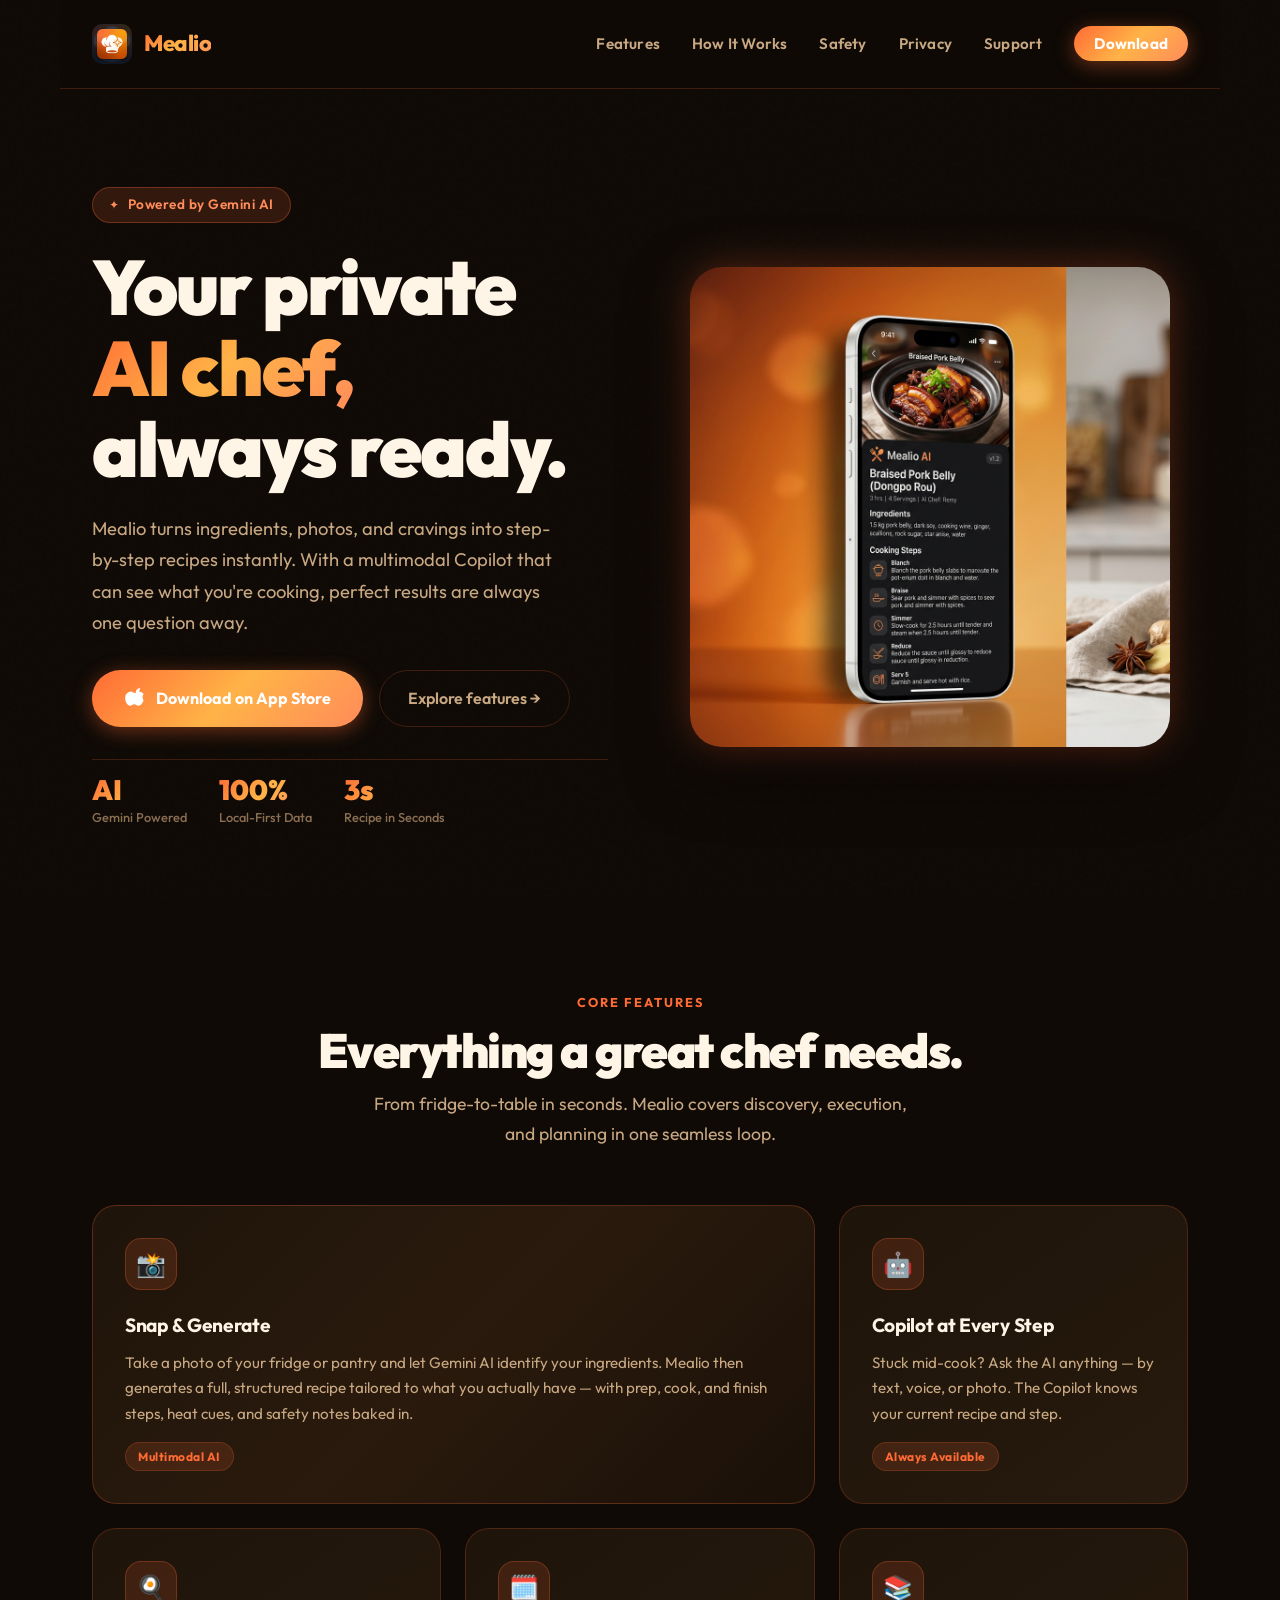
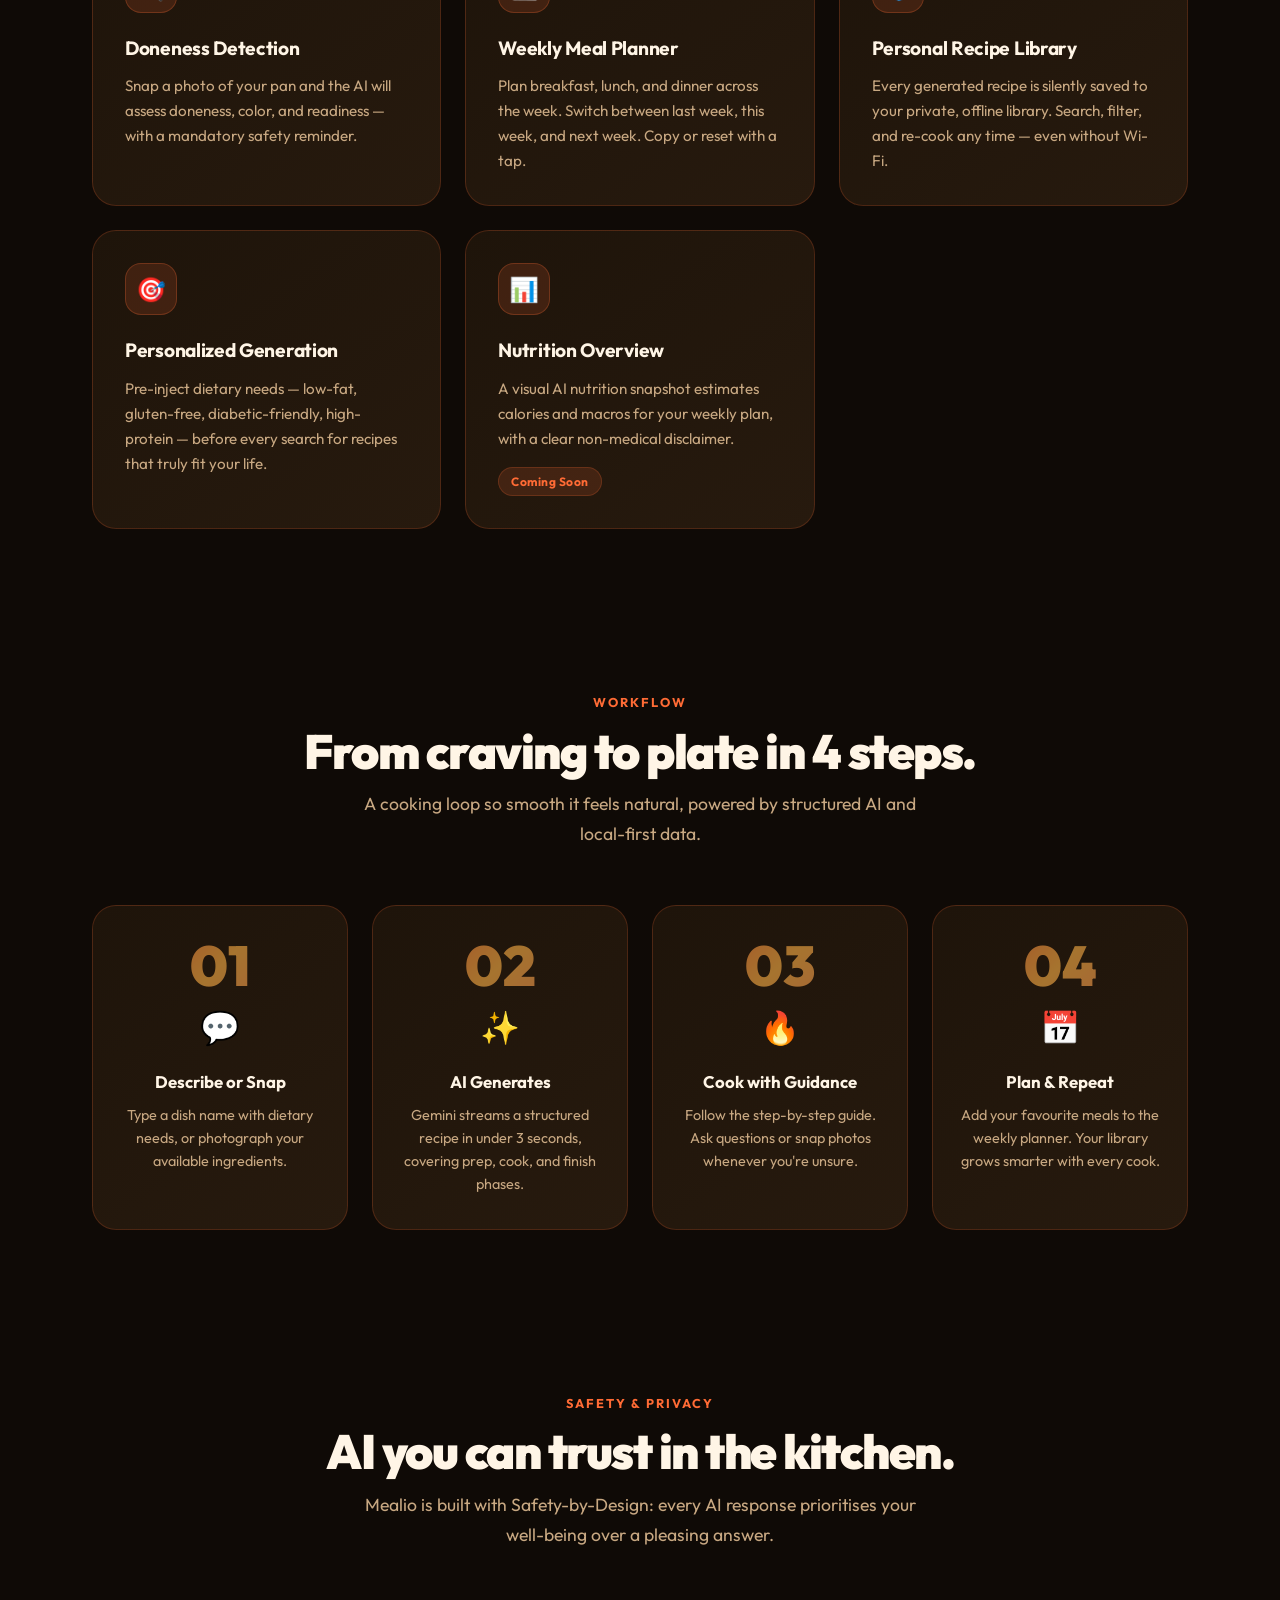
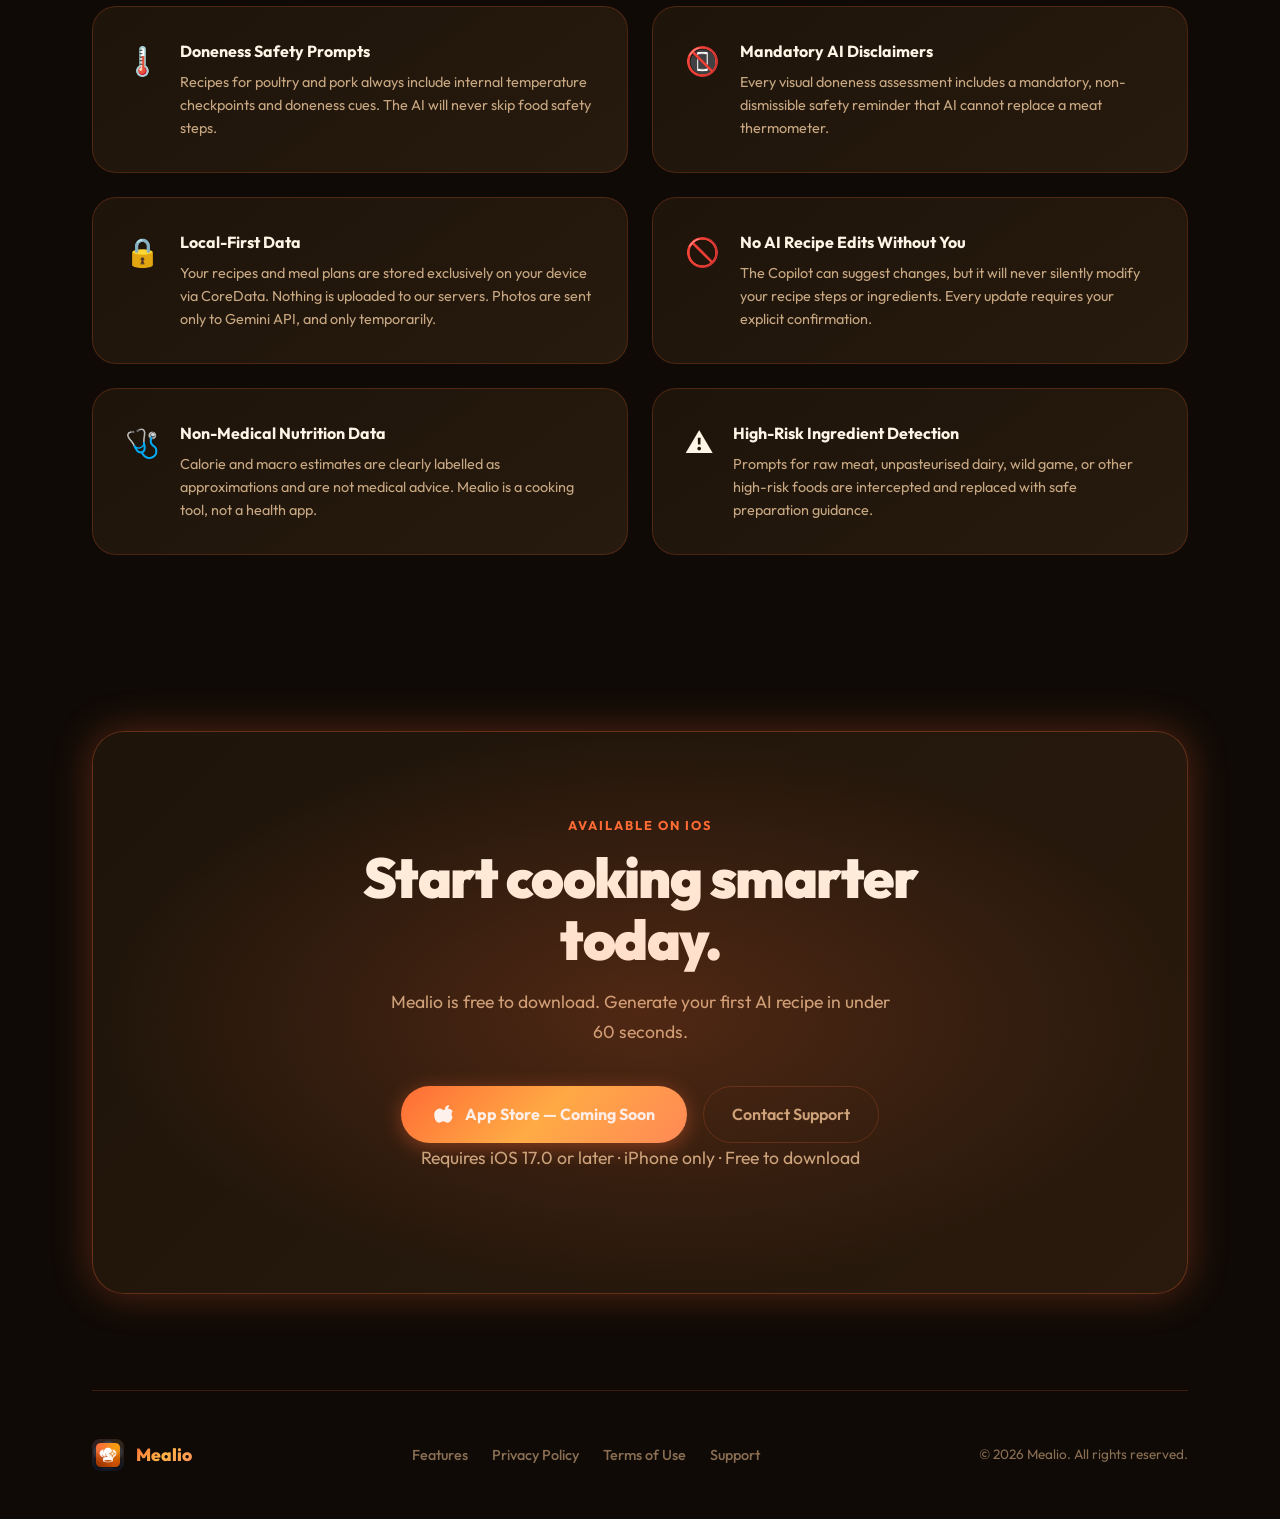
==== index.html @ 464fde6d "Initial commit: Mealio website with landing page, privacy policy, and terms of use" ====
<!DOCTYPE html>
<html lang="en">
<head>
    <meta charset="UTF-8">
    <meta name="viewport" content="width=device-width, initial-scale=1.0">
    <title>Mealio — AI Cooking Assistant for iOS</title>
    <meta name="description" content="Mealio is your private AI chef on iOS. Generate step-by-step recipes from photos or text, get real-time cooking guidance, and plan your weekly meals — all on-device, offline-ready.">
    <meta property="og:title" content="Mealio — AI Cooking Assistant">
    <meta property="og:description" content="Your private AI chef. Generate personalized recipes, get real-time cooking guidance with Gemini AI, and plan your weekly meals on iOS.">
    <meta property="og:image" content="assets/hero.png">
    <meta property="og:type" content="website">
    <meta name="twitter:card" content="summary_large_image">
    <link rel="icon" type="image/png" href="assets/icon.png">
    <link rel="stylesheet" href="index.css">
</head>
<body>
    <div class="container">

        <!-- ============ HEADER ============ -->
        <header>
            <a href="index.html" class="logo">
                <img src="assets/icon.png" alt="Mealio Logo">
                <span>Mealio</span>
            </a>
            <nav>
                <ul>
                    <li><a href="#features">Features</a></li>
                    <li><a href="#how-it-works">How It Works</a></li>
                    <li><a href="#safety">Safety</a></li>
                    <li><a href="privacy.html">Privacy</a></li>
                    <li><a href="mailto:fangdev1063@gmail.com">Support</a></li>
                    <li><a href="#download" class="nav-cta">Download</a></li>
                </ul>
            </nav>
        </header>

        <!-- ============ HERO ============ -->
        <section class="hero">
            <div class="hero-content fade-in">
                <span class="hero-badge">Powered by Gemini AI</span>
                <h1>Your private<br><span class="highlight">AI chef,</span><br>always ready.</h1>
                <p class="hero-subtitle">
                    Mealio turns ingredients, photos, and cravings into step-by-step recipes instantly.
                    With a multimodal Copilot that can see what you're cooking, perfect results are always one question away.
                </p>
                <div class="hero-btns">
                    <a href="#download" class="btn-primary" id="hero-app-store-btn">
                        <svg width="22" height="22" viewBox="0 0 22 22" fill="currentColor" xmlns="http://www.w3.org/2000/svg">
                            <path d="M16.1 1a5.1 5.1 0 0 1-1.2 3.5A4 4 0 0 1 11.7 6a4.6 4.6 0 0 1 1.2-3.4A4.9 4.9 0 0 1 16.1 1zm3.5 12.2c-.1.2-1.6 5.5-5.3 5.5a3.2 3.2 0 0 1-2-.7 3.5 3.5 0 0 0-2-.7 3.7 3.7 0 0 0-2.1.7 3 3 0 0 1-2 .7c-3.4 0-5-4.9-5-7.4a6.3 6.3 0 0 1 5.5-6.9 4 4 0 0 1 2.3.8 3.7 3.7 0 0 0 1.9.7 3.3 3.3 0 0 0 1.8-.7 4.3 4.3 0 0 1 2.3-.7 6 6 0 0 1 4.7 2.5A5.4 5.4 0 0 0 19.6 13.2z"/>
                        </svg>
                        Download on App Store
                    </a>
                    <a href="#features" class="btn-secondary" id="hero-features-btn">Explore features →</a>
                </div>
                <div class="hero-stats">
                    <div class="stat">
                        <span class="stat-num">AI</span>
                        <span class="stat-label">Gemini Powered</span>
                    </div>
                    <div class="stat">
                        <span class="stat-num">100%</span>
                        <span class="stat-label">Local-First Data</span>
                    </div>
                    <div class="stat">
                        <span class="stat-num">3s</span>
                        <span class="stat-label">Recipe in Seconds</span>
                    </div>
                </div>
            </div>
            <div class="hero-visual fade-in fade-in-delay-2">
                <img class="hero-img" src="assets/hero.png" alt="Mealio app showing an AI-generated recipe">
            </div>
        </section>

        <!-- ============ FEATURES ============ -->
        <section id="features">
            <div class="section-header">
                <span class="section-tag">Core Features</span>
                <h2>Everything a great chef needs.</h2>
                <p class="section-desc">From fridge-to-table in seconds. Mealio covers discovery, execution, and planning in one seamless loop.</p>
            </div>

            <div class="features-grid">

                <!-- Featured card -->
                <div class="feature-card featured">
                    <div class="feature-icon">📸</div>
                    <h3>Snap & Generate</h3>
                    <p>
                        Take a photo of your fridge or pantry and let Gemini AI identify your ingredients.
                        Mealio then generates a full, structured recipe tailored to what you actually have —
                        with prep, cook, and finish steps, heat cues, and safety notes baked in.
                    </p>
                    <span class="feature-tag">Multimodal AI</span>
                </div>

                <div class="feature-card">
                    <div class="feature-icon">🤖</div>
                    <h3>Copilot at Every Step</h3>
                    <p>Stuck mid-cook? Ask the AI anything — by text, voice, or photo. The Copilot knows your current recipe and step.</p>
                    <span class="feature-tag">Always Available</span>
                </div>

                <div class="feature-card">
                    <div class="feature-icon">🍳</div>
                    <h3>Doneness Detection</h3>
                    <p>Snap a photo of your pan and the AI will assess doneness, color, and readiness — with a mandatory safety reminder.</p>
                </div>

                <div class="feature-card">
                    <div class="feature-icon">🗓️</div>
                    <h3>Weekly Meal Planner</h3>
                    <p>Plan breakfast, lunch, and dinner across the week. Switch between last week, this week, and next week. Copy or reset with a tap.</p>
                </div>

                <div class="feature-card">
                    <div class="feature-icon">📚</div>
                    <h3>Personal Recipe Library</h3>
                    <p>Every generated recipe is silently saved to your private, offline library. Search, filter, and re-cook any time — even without Wi-Fi.</p>
                </div>

                <div class="feature-card">
                    <div class="feature-icon">🎯</div>
                    <h3>Personalized Generation</h3>
                    <p>Pre-inject dietary needs — low-fat, gluten-free, diabetic-friendly, high-protein — before every search for recipes that truly fit your life.</p>
                </div>

                <div class="feature-card">
                    <div class="feature-icon">📊</div>
                    <h3>Nutrition Overview</h3>
                    <p>A visual AI nutrition snapshot estimates calories and macros for your weekly plan, with a clear non-medical disclaimer.</p>
                    <span class="feature-tag">Coming Soon</span>
                </div>

            </div>
        </section>

        <!-- ============ HOW IT WORKS ============ -->
        <section id="how-it-works">
            <div class="section-header">
                <span class="section-tag">Workflow</span>
                <h2>From craving to plate in 4 steps.</h2>
                <p class="section-desc">A cooking loop so smooth it feels natural, powered by structured AI and local-first data.</p>
            </div>

            <div class="steps-grid">
                <div class="step-card">
                    <div class="step-num">01</div>
                    <span class="step-emoji">💬</span>
                    <h3>Describe or Snap</h3>
                    <p>Type a dish name with dietary needs, or photograph your available ingredients.</p>
                </div>
                <div class="step-card">
                    <div class="step-num">02</div>
                    <span class="step-emoji">✨</span>
                    <h3>AI Generates</h3>
                    <p>Gemini streams a structured recipe in under 3 seconds, covering prep, cook, and finish phases.</p>
                </div>
                <div class="step-card">
                    <div class="step-num">03</div>
                    <span class="step-emoji">🔥</span>
                    <h3>Cook with Guidance</h3>
                    <p>Follow the step-by-step guide. Ask questions or snap photos whenever you're unsure.</p>
                </div>
                <div class="step-card">
                    <div class="step-num">04</div>
                    <span class="step-emoji">📅</span>
                    <h3>Plan & Repeat</h3>
                    <p>Add your favourite meals to the weekly planner. Your library grows smarter with every cook.</p>
                </div>
            </div>
        </section>

        <!-- ============ SAFETY ============ -->
        <section id="safety">
            <div class="section-header">
                <span class="section-tag">Safety & Privacy</span>
                <h2>AI you can trust in the kitchen.</h2>
                <p class="section-desc">Mealio is built with Safety-by-Design: every AI response prioritises your well-being over a pleasing answer.</p>
            </div>

            <div class="safety-grid">
                <div class="safety-card">
                    <div class="safety-icon">🌡️</div>
                    <div>
                        <h3>Doneness Safety Prompts</h3>
                        <p>Recipes for poultry and pork always include internal temperature checkpoints and doneness cues. The AI will never skip food safety steps.</p>
                    </div>
                </div>
                <div class="safety-card">
                    <div class="safety-icon">📵</div>
                    <div>
                        <h3>Mandatory AI Disclaimers</h3>
                        <p>Every visual doneness assessment includes a mandatory, non-dismissible safety reminder that AI cannot replace a meat thermometer.</p>
                    </div>
                </div>
                <div class="safety-card">
                    <div class="safety-icon">🔒</div>
                    <div>
                        <h3>Local-First Data</h3>
                        <p>Your recipes and meal plans are stored exclusively on your device via CoreData. Nothing is uploaded to our servers. Photos are sent only to Gemini API, and only temporarily.</p>
                    </div>
                </div>
                <div class="safety-card">
                    <div class="safety-icon">🚫</div>
                    <div>
                        <h3>No AI Recipe Edits Without You</h3>
                        <p>The Copilot can suggest changes, but it will never silently modify your recipe steps or ingredients. Every update requires your explicit confirmation.</p>
                    </div>
                </div>
                <div class="safety-card">
                    <div class="safety-icon">🩺</div>
                    <div>
                        <h3>Non-Medical Nutrition Data</h3>
                        <p>Calorie and macro estimates are clearly labelled as approximations and are not medical advice. Mealio is a cooking tool, not a health app.</p>
                    </div>
                </div>
                <div class="safety-card">
                    <div class="safety-icon">⚠️</div>
                    <div>
                        <h3>High-Risk Ingredient Detection</h3>
                        <p>Prompts for raw meat, unpasteurised dairy, wild game, or other high-risk foods are intercepted and replaced with safe preparation guidance.</p>
                    </div>
                </div>
            </div>
        </section>

        <!-- ============ DOWNLOAD / CTA ============ -->
        <section id="download">
            <div class="cta-card">
                <span class="section-tag">Available on iOS</span>
                <h2>Start cooking smarter<br><span class="highlight">today.</span></h2>
                <p>Mealio is free to download. Generate your first AI recipe in under 60 seconds.</p>
                <div class="cta-btns">
                    <a href="#" class="btn-primary" id="cta-app-store-btn">
                        <svg width="22" height="22" viewBox="0 0 22 22" fill="currentColor">
                            <path d="M16.1 1a5.1 5.1 0 0 1-1.2 3.5A4 4 0 0 1 11.7 6a4.6 4.6 0 0 1 1.2-3.4A4.9 4.9 0 0 1 16.1 1zm3.5 12.2c-.1.2-1.6 5.5-5.3 5.5a3.2 3.2 0 0 1-2-.7 3.5 3.5 0 0 0-2-.7 3.7 3.7 0 0 0-2.1.7 3 3 0 0 1-2 .7c-3.4 0-5-4.9-5-7.4a6.3 6.3 0 0 1 5.5-6.9 4 4 0 0 1 2.3.8 3.7 3.7 0 0 0 1.9.7 3.3 3.3 0 0 0 1.8-.7 4.3 4.3 0 0 1 2.3-.7 6 6 0 0 1 4.7 2.5A5.4 5.4 0 0 0 19.6 13.2z"/>
                        </svg>
                        App Store — Coming Soon
                    </a>
                    <a href="mailto:fangdev1063@gmail.com" class="btn-secondary" id="cta-contact-btn">Contact Support</a>
                </div>
                <p class="cta-note">Requires iOS 17.0 or later · iPhone only · Free to download</p>
            </div>
        </section>

        <!-- ============ FOOTER ============ -->
        <footer>
            <div class="footer-inner">
                <a href="index.html" class="footer-logo">
                    <img src="assets/icon.png" alt="Mealio">
                    <span>Mealio</span>
                </a>
                <ul class="footer-links">
                    <li><a href="#features">Features</a></li>
                    <li><a href="privacy.html">Privacy Policy</a></li>
                    <li><a href="terms.html">Terms of Use</a></li>
                    <li><a href="mailto:fangdev1063@gmail.com">Support</a></li>
                </ul>
                <p class="footer-copy">© 2026 Mealio. All rights reserved.</p>
            </div>
        </footer>

    </div><!-- /container -->

    <script>
        // Animate on scroll
        const observer = new IntersectionObserver((entries) => {
            entries.forEach(entry => {
                if (entry.isIntersecting) {
                    entry.target.style.opacity = '1';
                    entry.target.style.transform = 'translateY(0)';
                    observer.unobserve(entry.target);
                }
            });
        }, { threshold: 0.1 });

        document.querySelectorAll('.feature-card, .step-card, .safety-card').forEach(el => {
            el.style.opacity = '0';
            el.style.transform = 'translateY(20px)';
            el.style.transition = 'opacity 0.5s ease, transform 0.5s ease';
            observer.observe(el);
        });
    </script>
</body>
</html>
---- index.css ----
@import url('https://fonts.googleapis.com/css2?family=Outfit:wght@400;500;600;700;800;900&display=swap');
@import url('https://fonts.googleapis.com/css2?family=Inter:wght@400;500;600&display=swap');

/* ==============================
   Design Tokens
   ============================== */
:root {
    --bg-primary: #0F0A06;
    --bg-secondary: #1A1008;
    --bg-card: #1E140A;
    --bg-card-hover: #271A0E;

    --orange: #FF6B35;
    --orange-light: #FF8C5A;
    --orange-glow: rgba(255, 107, 53, 0.15);
    --amber: #FFB347;
    --amber-light: #FFC875;
    --cream: #FFF5E6;
    --cream-muted: #D4B896;

    --text-primary: #FFF5E6;
    --text-secondary: #C8A882;
    --text-muted: #8A6E52;

    --gradient-hero: linear-gradient(135deg, #FF6B35 0%, #FFB347 50%, #FF8C5A 100%);
    --gradient-card: linear-gradient(145deg, #1E140A 0%, #271A0E 100%);
    --gradient-glow: radial-gradient(ellipse at center, rgba(255, 107, 53, 0.2) 0%, transparent 70%);

    --stroke: #FF6B35;
    --stroke-subtle: rgba(255, 107, 53, 0.2);
    --border-width: 1px;

    --shadow-card: 0 8px 32px rgba(0, 0, 0, 0.5), 0 0 0 1px rgba(255, 107, 53, 0.1);
    --shadow-glow: 0 0 40px rgba(255, 107, 53, 0.3);
    --shadow-btn: 0 4px 20px rgba(255, 107, 53, 0.4);

    --radius-sm: 8px;
    --radius-md: 16px;
    --radius-lg: 24px;
    --radius-xl: 32px;
    --radius-pill: 100px;

    --transition: all 0.25s cubic-bezier(0.175, 0.885, 0.32, 1.1);
    --transition-fast: all 0.15s ease;
}

/* ==============================
   Reset & Base
   ============================== */
*, *::before, *::after {
    margin: 0;
    padding: 0;
    box-sizing: border-box;
}

html {
    scroll-behavior: smooth;
}

body {
    font-family: 'Outfit', 'Inter', -apple-system, system-ui, sans-serif;
    background-color: var(--bg-primary);
    color: var(--text-primary);
    line-height: 1.6;
    overflow-x: hidden;
    min-height: 100vh;
}

/* Subtle noise texture overlay */
body::before {
    content: '';
    position: fixed;
    inset: 0;
    background-image: url("data:image/svg+xml,%3Csvg viewBox='0 0 256 256' xmlns='http://www.w3.org/2000/svg'%3E%3Cfilter id='noise'%3E%3CfeTurbulence type='fractalNoise' baseFrequency='0.9' numOctaves='4' stitchTiles='stitch'/%3E%3C/filter%3E%3Crect width='100%25' height='100%25' filter='url(%23noise)' opacity='0.03'/%3E%3C/svg%3E");
    pointer-events: none;
    z-index: 0;
    opacity: 0.4;
}

/* ==============================
   Layout
   ============================== */
.container {
    max-width: 1160px;
    margin: 0 auto;
    padding: 0 2rem;
    position: relative;
    z-index: 1;
}

/* ==============================
   Header / Nav
   ============================== */
header {
    padding: 1.5rem 0;
    display: flex;
    justify-content: space-between;
    align-items: center;
    position: sticky;
    top: 0;
    z-index: 100;
    background: rgba(15, 10, 6, 0.85);
    backdrop-filter: blur(20px);
    -webkit-backdrop-filter: blur(20px);
    border-bottom: 1px solid var(--stroke-subtle);
    margin: 0 -2rem;
    padding: 1.5rem 2rem;
}

.logo {
    display: flex;
    align-items: center;
    gap: 0.75rem;
    text-decoration: none;
    transition: var(--transition);
}

.logo:hover {
    opacity: 0.85;
    transform: scale(1.02);
}

.logo img {
    width: 40px;
    height: 40px;
    border-radius: 10px;
    object-fit: cover;
}

.logo span {
    font-size: 1.4rem;
    font-weight: 800;
    background: var(--gradient-hero);
    -webkit-background-clip: text;
    -webkit-text-fill-color: transparent;
    background-clip: text;
    letter-spacing: -0.5px;
}

nav ul {
    list-style: none;
    display: flex;
    gap: 2rem;
    align-items: center;
}

nav a {
    text-decoration: none;
    color: var(--text-secondary);
    font-weight: 600;
    font-size: 0.95rem;
    transition: var(--transition-fast);
    letter-spacing: 0.2px;
}

nav a:hover {
    color: var(--orange-light);
}

nav a.nav-cta {
    background: var(--gradient-hero);
    color: white;
    padding: 0.5rem 1.25rem;
    border-radius: var(--radius-pill);
    font-weight: 700;
    transition: var(--transition);
    box-shadow: var(--shadow-btn);
}

nav a.nav-cta:hover {
    transform: translateY(-2px);
    box-shadow: 0 6px 28px rgba(255, 107, 53, 0.55);
    color: white;
}

/* ==============================
   Hero Section
   ============================== */
.hero {
    padding: 6rem 0 5rem;
    display: grid;
    grid-template-columns: 1fr 1fr;
    gap: 4rem;
    align-items: center;
    min-height: calc(100vh - 80px);
}

.hero-content {
    display: flex;
    flex-direction: column;
    gap: 1.5rem;
}

.hero-badge {
    display: inline-flex;
    align-items: center;
    gap: 0.5rem;
    background: var(--orange-glow);
    border: 1px solid rgba(255, 107, 53, 0.3);
    padding: 0.4rem 1rem;
    border-radius: var(--radius-pill);
    font-size: 0.85rem;
    font-weight: 600;
    color: var(--orange-light);
    width: fit-content;
    letter-spacing: 0.5px;
}

.hero-badge::before {
    content: '✦';
    font-size: 0.75rem;
}

h1 {
    font-size: clamp(3rem, 6vw, 5rem);
    font-weight: 900;
    line-height: 1.05;
    letter-spacing: -2px;
    color: var(--text-primary);
}

h1 .highlight {
    background: var(--gradient-hero);
    -webkit-background-clip: text;
    -webkit-text-fill-color: transparent;
    background-clip: text;
}

.hero-subtitle {
    font-size: 1.15rem;
    color: var(--text-secondary);
    line-height: 1.7;
    max-width: 480px;
    font-weight: 400;
}

.hero-btns {
    display: flex;
    gap: 1rem;
    flex-wrap: wrap;
    margin-top: 0.5rem;
}

.btn-primary {
    display: inline-flex;
    align-items: center;
    gap: 0.6rem;
    background: var(--gradient-hero);
    color: white;
    text-decoration: none;
    padding: 0.9rem 2rem;
    border-radius: var(--radius-pill);
    font-weight: 700;
    font-size: 1rem;
    transition: var(--transition);
    box-shadow: var(--shadow-btn);
    white-space: nowrap;
}

.btn-primary:hover {
    transform: translateY(-3px);
    box-shadow: 0 8px 32px rgba(255, 107, 53, 0.55);
}

.btn-secondary {
    display: inline-flex;
    align-items: center;
    gap: 0.6rem;
    background: transparent;
    color: var(--text-secondary);
    text-decoration: none;
    padding: 0.9rem 1.75rem;
    border-radius: var(--radius-pill);
    font-weight: 600;
    font-size: 1rem;
    transition: var(--transition);
    border: 1px solid var(--stroke-subtle);
}

.btn-secondary:hover {
    border-color: var(--orange);
    color: var(--orange-light);
    background: var(--orange-glow);
}

.hero-stats {
    display: flex;
    gap: 2rem;
    padding-top: 1rem;
    border-top: 1px solid var(--stroke-subtle);
    margin-top: 0.5rem;
}

.stat {
    display: flex;
    flex-direction: column;
}

.stat-num {
    font-size: 1.75rem;
    font-weight: 900;
    background: var(--gradient-hero);
    -webkit-background-clip: text;
    -webkit-text-fill-color: transparent;
    background-clip: text;
    line-height: 1;
}

.stat-label {
    font-size: 0.8rem;
    color: var(--text-muted);
    font-weight: 500;
    margin-top: 0.2rem;
}

/* Hero image */
.hero-visual {
    position: relative;
    display: flex;
    justify-content: center;
    align-items: center;
}

.hero-visual::before {
    content: '';
    position: absolute;
    width: 70%;
    height: 70%;
    background: radial-gradient(ellipse, rgba(255, 107, 53, 0.25) 0%, transparent 70%);
    border-radius: 50%;
    filter: blur(40px);
    z-index: 0;
}

.hero-img {
    width: 100%;
    max-width: 480px;
    border-radius: var(--radius-xl);
    box-shadow: var(--shadow-glow), 0 24px 64px rgba(0,0,0,0.7);
    position: relative;
    z-index: 1;
    transition: var(--transition);
    animation: float 6s ease-in-out infinite;
}

@keyframes float {
    0%, 100% { transform: translateY(0px) rotate(0.5deg); }
    50% { transform: translateY(-12px) rotate(-0.5deg); }
}

/* ==============================
   Section Titles
   ============================== */
.section-header {
    text-align: center;
    margin-bottom: 3.5rem;
}

.section-tag {
    display: inline-block;
    font-size: 0.8rem;
    font-weight: 700;
    color: var(--orange);
    text-transform: uppercase;
    letter-spacing: 2px;
    margin-bottom: 0.75rem;
}

h2 {
    font-size: clamp(2rem, 4vw, 3rem);
    font-weight: 900;
    letter-spacing: -1.5px;
    line-height: 1.1;
    color: var(--text-primary);
}

.section-desc {
    font-size: 1.1rem;
    color: var(--text-secondary);
    max-width: 560px;
    margin: 0.75rem auto 0;
    line-height: 1.7;
}

/* ==============================
   Features Section
   ============================== */
#features {
    padding: 5rem 0;
}

.features-grid {
    display: grid;
    grid-template-columns: repeat(3, 1fr);
    gap: 1.5rem;
}

.feature-card {
    background: var(--gradient-card);
    border: 1px solid var(--stroke-subtle);
    border-radius: var(--radius-lg);
    padding: 2rem;
    transition: var(--transition);
    position: relative;
    overflow: hidden;
}

.feature-card::before {
    content: '';
    position: absolute;
    top: 0;
    left: 0;
    right: 0;
    height: 1px;
    background: linear-gradient(90deg, transparent, var(--orange), transparent);
    opacity: 0;
    transition: var(--transition);
}

.feature-card:hover {
    border-color: rgba(255, 107, 53, 0.35);
    transform: translateY(-4px);
    box-shadow: var(--shadow-card), 0 0 30px rgba(255, 107, 53, 0.12);
    background: var(--bg-card-hover);
}

.feature-card:hover::before {
    opacity: 1;
}

/* Large feature card */
.feature-card.featured {
    grid-column: span 2;
    background: linear-gradient(135deg, #1E140A 0%, #2A1A0D 50%, #1A1008 100%);
    border-color: rgba(255, 107, 53, 0.25);
}

.feature-icon {
    width: 52px;
    height: 52px;
    border-radius: var(--radius-md);
    background: var(--orange-glow);
    border: 1px solid rgba(255, 107, 53, 0.25);
    display: flex;
    align-items: center;
    justify-content: center;
    font-size: 1.5rem;
    margin-bottom: 1.25rem;
}

.feature-card h3 {
    font-size: 1.2rem;
    font-weight: 700;
    color: var(--text-primary);
    margin-bottom: 0.6rem;
    letter-spacing: -0.3px;
}

.feature-card p {
    font-size: 0.95rem;
    color: var(--text-secondary);
    line-height: 1.65;
}

.feature-tag {
    display: inline-block;
    margin-top: 1rem;
    font-size: 0.75rem;
    font-weight: 700;
    color: var(--orange);
    background: var(--orange-glow);
    border: 1px solid rgba(255, 107, 53, 0.2);
    padding: 0.25rem 0.75rem;
    border-radius: var(--radius-pill);
    letter-spacing: 0.5px;
}

/* ==============================
   How It Works Section
   ============================== */
#how-it-works {
    padding: 5rem 0;
}

.steps-grid {
    display: grid;
    grid-template-columns: repeat(4, 1fr);
    gap: 1.5rem;
    counter-reset: steps;
}

.step-card {
    text-align: center;
    padding: 2rem 1.5rem;
    background: var(--gradient-card);
    border: 1px solid var(--stroke-subtle);
    border-radius: var(--radius-lg);
    transition: var(--transition);
    position: relative;
}

.step-card:hover {
    border-color: rgba(255, 107, 53, 0.3);
    transform: translateY(-4px);
    box-shadow: var(--shadow-card);
}

.step-num {
    font-size: 3.5rem;
    font-weight: 900;
    background: var(--gradient-hero);
    -webkit-background-clip: text;
    -webkit-text-fill-color: transparent;
    background-clip: text;
    line-height: 1;
    margin-bottom: 0.5rem;
    opacity: 0.6;
}

.step-emoji {
    font-size: 2rem;
    display: block;
    margin-bottom: 1rem;
}

.step-card h3 {
    font-size: 1.05rem;
    font-weight: 700;
    color: var(--text-primary);
    margin-bottom: 0.5rem;
}

.step-card p {
    font-size: 0.9rem;
    color: var(--text-secondary);
    line-height: 1.6;
}

/* ==============================
   AI Safety Section
   ============================== */
#safety {
    padding: 5rem 0;
}

.safety-grid {
    display: grid;
    grid-template-columns: 1fr 1fr;
    gap: 1.5rem;
}

.safety-card {
    background: var(--gradient-card);
    border: 1px solid var(--stroke-subtle);
    border-radius: var(--radius-lg);
    padding: 2rem;
    display: flex;
    gap: 1.25rem;
    align-items: flex-start;
    transition: var(--transition);
}

.safety-card:hover {
    border-color: rgba(255, 107, 53, 0.25);
    transform: translateY(-2px);
}

.safety-icon {
    font-size: 1.75rem;
    flex-shrink: 0;
}

.safety-card h3 {
    font-size: 1rem;
    font-weight: 700;
    color: var(--text-primary);
    margin-bottom: 0.4rem;
}

.safety-card p {
    font-size: 0.9rem;
    color: var(--text-secondary);
    line-height: 1.6;
}

/* ==============================
   CTA / Download Section
   ============================== */
#download {
    padding: 6rem 0;
}

.cta-card {
    background: linear-gradient(135deg, #1E140A 0%, #2A1A0D 100%);
    border: 1px solid rgba(255, 107, 53, 0.3);
    border-radius: var(--radius-xl);
    padding: 5rem 3rem;
    text-align: center;
    position: relative;
    overflow: hidden;
    box-shadow: var(--shadow-glow);
}

.cta-card::before {
    content: '';
    position: absolute;
    inset: 0;
    background: var(--gradient-glow);
    pointer-events: none;
}

.cta-card h2 {
    font-size: clamp(2.2rem, 5vw, 3.5rem);
    margin-bottom: 1rem;
}

.cta-card p {
    font-size: 1.1rem;
    color: var(--text-secondary);
    max-width: 520px;
    margin: 0 auto 2.5rem;
    line-height: 1.7;
}

.cta-btns {
    display: flex;
    gap: 1rem;
    justify-content: center;
    flex-wrap: wrap;
}

.cta-note {
    margin-top: 1.5rem;
    font-size: 0.85rem;
    color: var(--text-muted);
}

/* ==============================
   Footer
   ============================== */
footer {
    padding: 3rem 0;
    border-top: 1px solid var(--stroke-subtle);
}

.footer-inner {
    display: flex;
    justify-content: space-between;
    align-items: center;
    gap: 2rem;
    flex-wrap: wrap;
}

.footer-logo {
    display: flex;
    align-items: center;
    gap: 0.75rem;
    text-decoration: none;
}

.footer-logo img {
    width: 32px;
    height: 32px;
    border-radius: 8px;
}

.footer-logo span {
    font-size: 1.1rem;
    font-weight: 800;
    background: var(--gradient-hero);
    -webkit-background-clip: text;
    -webkit-text-fill-color: transparent;
    background-clip: text;
}

.footer-links {
    list-style: none;
    display: flex;
    gap: 1.5rem;
}

.footer-links a {
    text-decoration: none;
    color: var(--text-muted);
    font-size: 0.9rem;
    font-weight: 500;
    transition: var(--transition-fast);
}

.footer-links a:hover {
    color: var(--orange-light);
}

.footer-copy {
    font-size: 0.85rem;
    color: var(--text-muted);
}

/* ==============================
   Content Pages (Privacy, Terms)
   ============================== */
.content-page {
    padding: 4rem 0 6rem;
    max-width: 780px;
    margin: 0 auto;
}

.content-page h1 {
    font-size: clamp(2.2rem, 5vw, 3rem);
    font-weight: 900;
    letter-spacing: -1.5px;
    margin-bottom: 0.5rem;
    background: var(--gradient-hero);
    -webkit-background-clip: text;
    -webkit-text-fill-color: transparent;
    background-clip: text;
}

.content-page .last-updated {
    font-size: 0.9rem;
    color: var(--text-muted);
    margin-bottom: 3rem;
}

.content-block {
    background: var(--gradient-card);
    border: 1px solid var(--stroke-subtle);
    border-radius: var(--radius-lg);
    padding: 2rem;
    margin-bottom: 1.5rem;
    transition: var(--transition);
}

.content-block:hover {
    border-color: rgba(255, 107, 53, 0.2);
}

.content-block h2 {
    font-size: 1.3rem;
    font-weight: 800;
    color: var(--text-primary);
    letter-spacing: -0.5px;
    margin-bottom: 1rem;
    display: flex;
    align-items: center;
    gap: 0.6rem;
}

.content-block h2 .block-icon {
    font-size: 1.1rem;
}

.content-block p {
    font-size: 0.97rem;
    color: var(--text-secondary);
    line-height: 1.75;
    margin-bottom: 0.75rem;
}

.content-block p:last-child {
    margin-bottom: 0;
}

.content-block ul {
    list-style: none;
    display: flex;
    flex-direction: column;
    gap: 0.6rem;
    margin-top: 0.75rem;
}

.content-block ul li {
    font-size: 0.97rem;
    color: var(--text-secondary);
    line-height: 1.65;
    padding-left: 1.25rem;
    position: relative;
}

.content-block ul li::before {
    content: '›';
    position: absolute;
    left: 0;
    color: var(--orange);
    font-weight: 700;
}

.content-block strong {
    color: var(--text-primary);
    font-weight: 600;
}

.content-block a {
    color: var(--orange-light);
    text-decoration: none;
    font-weight: 500;
    transition: var(--transition-fast);
}

.content-block a:hover {
    color: var(--amber);
}

.disclaimer-box {
    background: rgba(255, 107, 53, 0.06);
    border: 1px solid rgba(255, 107, 53, 0.25);
    border-radius: var(--radius-md);
    padding: 1.25rem 1.5rem;
    margin-top: 1rem;
    font-size: 0.9rem;
    color: var(--text-secondary);
    line-height: 1.65;
}

.disclaimer-box::before {
    content: '⚠️  ';
}

/* Contact section on content pages */
.contact-section {
    margin-top: 3rem;
    padding: 2rem;
    background: var(--gradient-card);
    border: 1px solid var(--stroke-subtle);
    border-radius: var(--radius-lg);
    text-align: center;
}

.contact-section h2 {
    font-size: 1.5rem;
    font-weight: 800;
    letter-spacing: -0.5px;
    margin-bottom: 0.75rem;
}

.contact-section p {
    color: var(--text-secondary);
    margin-bottom: 1.25rem;
}

/* ==============================
   Responsive
   ============================== */
@media (max-width: 900px) {
    .hero {
        grid-template-columns: 1fr;
        text-align: center;
        min-height: auto;
        padding: 4rem 0 3rem;
    }

    .hero-content {
        align-items: center;
    }

    .hero-visual {
        order: -1;
    }

    .hero-img {
        max-width: 340px;
    }

    .features-grid {
        grid-template-columns: 1fr;
    }

    .feature-card.featured {
        grid-column: span 1;
    }

    .steps-grid {
        grid-template-columns: 1fr 1fr;
    }

    .safety-grid {
        grid-template-columns: 1fr;
    }
}

@media (max-width: 600px) {
    header {
        flex-wrap: wrap;
        gap: 1rem;
    }

    nav ul {
        gap: 1rem;
    }

    .hero {
        padding: 3rem 0 2rem;
    }

    h1 {
        font-size: 2.5rem;
    }

    .hero-stats {
        justify-content: center;
    }

    .steps-grid {
        grid-template-columns: 1fr;
    }

    .cta-card {
        padding: 3rem 1.5rem;
    }

    .footer-inner {
        flex-direction: column;
        text-align: center;
    }

    .footer-links {
        flex-wrap: wrap;
        justify-content: center;
    }
}

/* ==============================
   Animations
   ============================== */
@keyframes fadeInUp {
    from { opacity: 0; transform: translateY(24px); }
    to   { opacity: 1; transform: translateY(0); }
}

.fade-in {
    animation: fadeInUp 0.6s ease forwards;
}

.fade-in-delay-1 { animation-delay: 0.1s; opacity: 0; }
.fade-in-delay-2 { animation-delay: 0.2s; opacity: 0; }
.fade-in-delay-3 { animation-delay: 0.3s; opacity: 0; }
.fade-in-delay-4 { animation-delay: 0.4s; opacity: 0; }
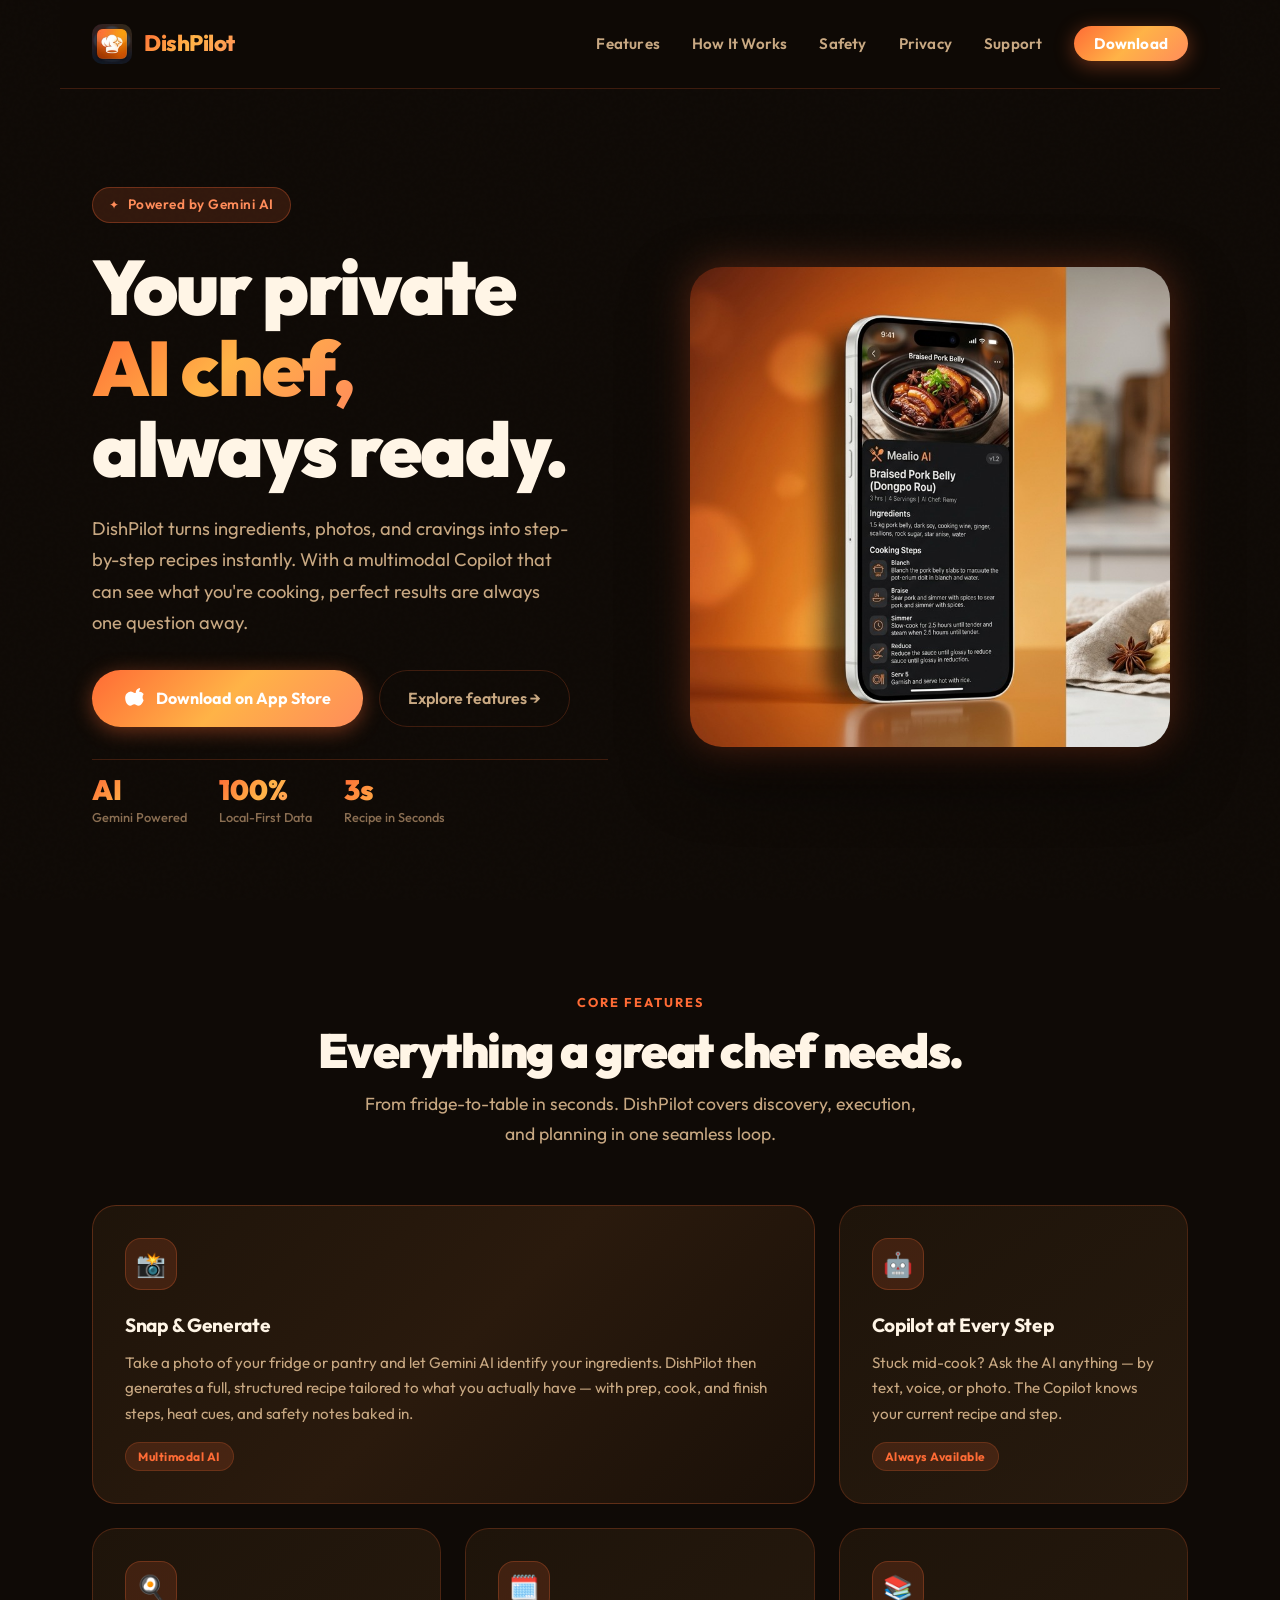
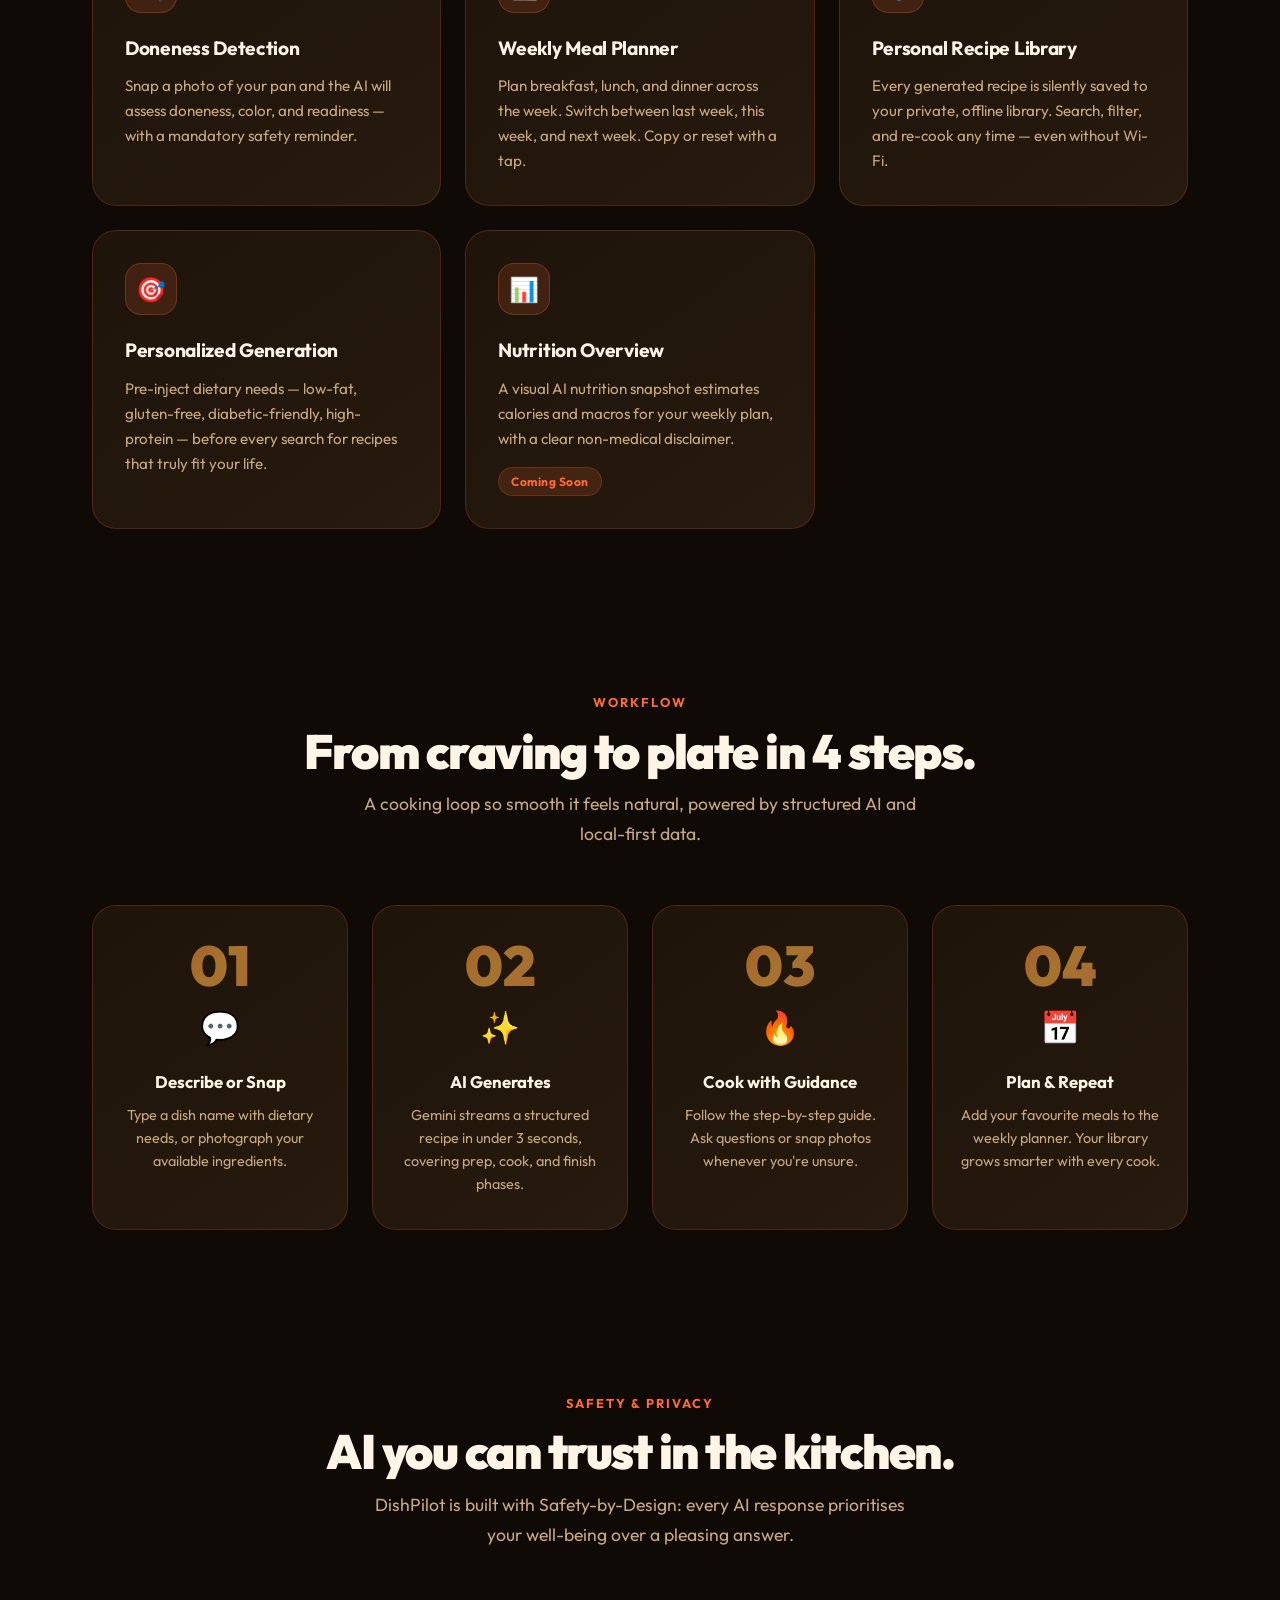
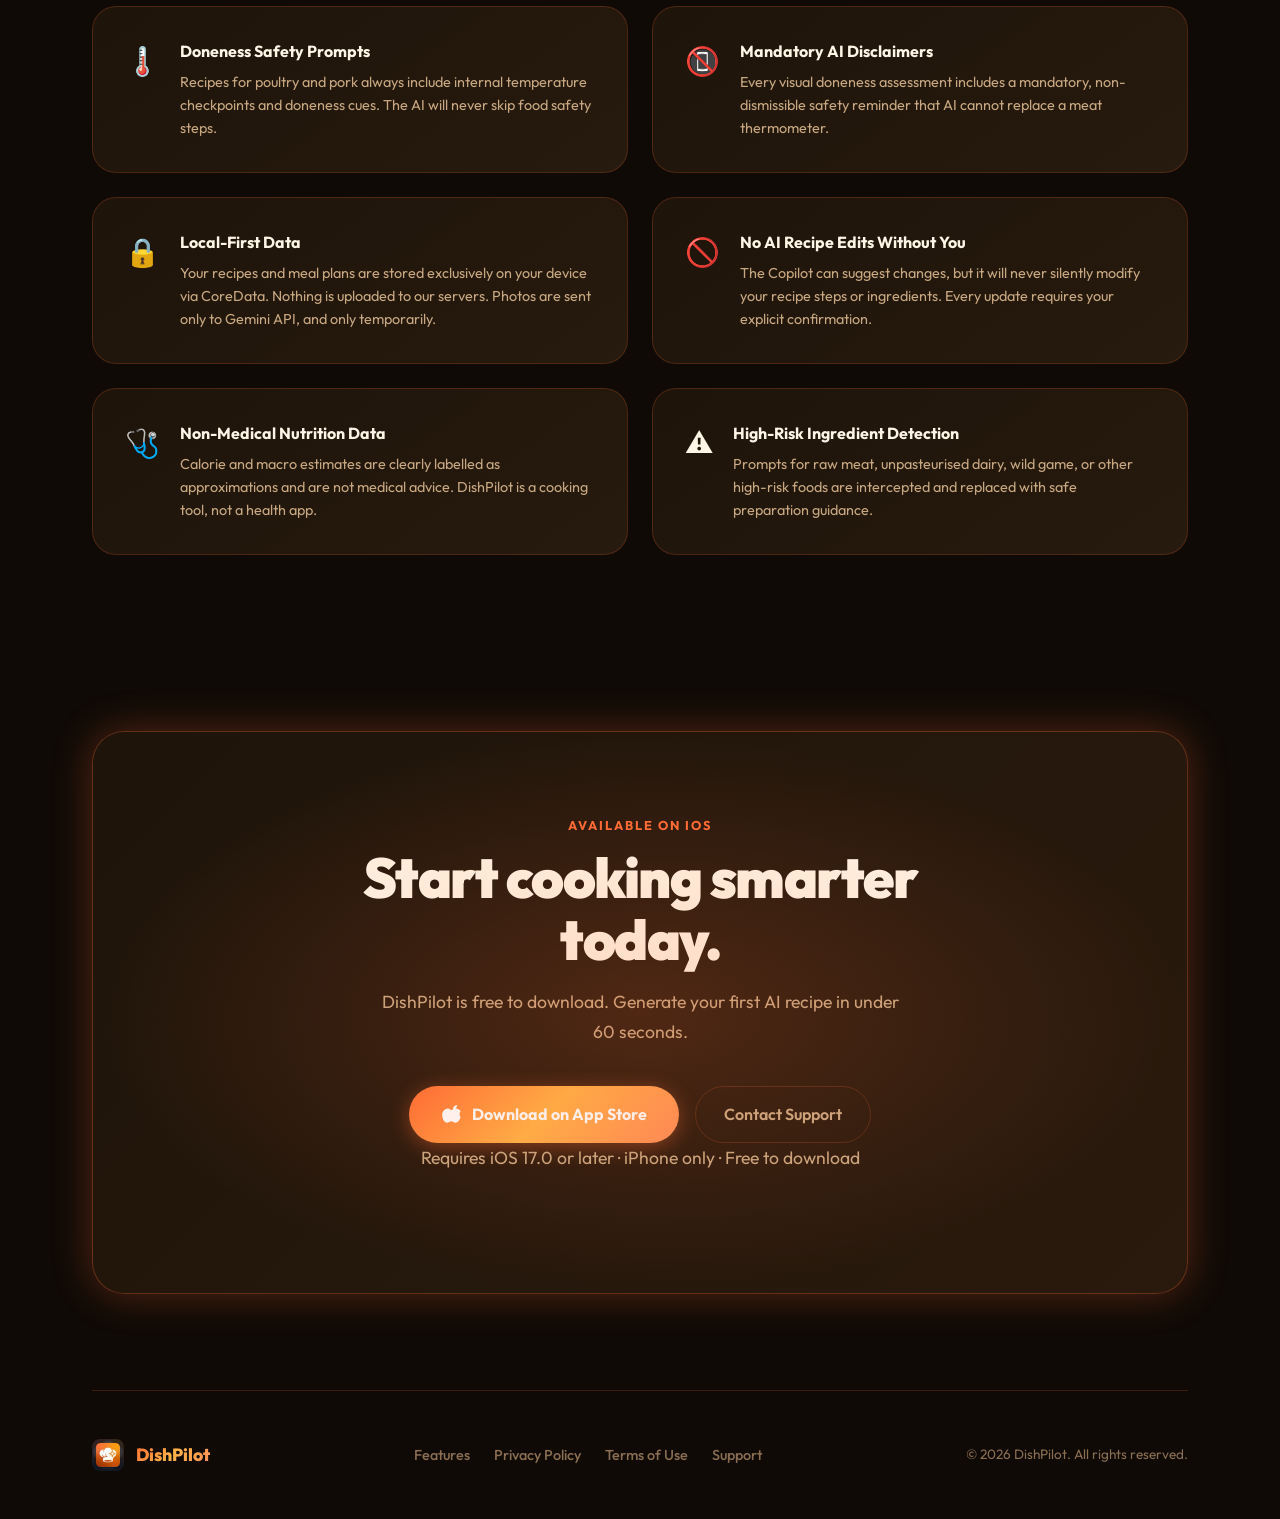
==== commit d786a1db: "Rebrand to DishPilot, optimize font loading, compress assets, and add security headers" ====
--- a/index.html
+++ b/index.html
@@ -3,14 +3,17 @@
 <head>
     <meta charset="UTF-8">
     <meta name="viewport" content="width=device-width, initial-scale=1.0">
-    <title>Mealio — AI Cooking Assistant for iOS</title>
-    <meta name="description" content="Mealio is your private AI chef on iOS. Generate step-by-step recipes from photos or text, get real-time cooking guidance, and plan your weekly meals — all on-device, offline-ready.">
-    <meta property="og:title" content="Mealio — AI Cooking Assistant">
+    <title>DishPilot — AI Cooking Assistant for iOS</title>
+    <meta name="description" content="DishPilot is your private AI chef on iOS. Generate step-by-step recipes from photos or text, get real-time cooking guidance, and plan your weekly meals — all on-device, offline-ready.">
+    <meta property="og:title" content="DishPilot — AI Cooking Assistant">
     <meta property="og:description" content="Your private AI chef. Generate personalized recipes, get real-time cooking guidance with Gemini AI, and plan your weekly meals on iOS.">
-    <meta property="og:image" content="assets/hero.png">
+    <meta property="og:image" content="assets/hero.jpg">
     <meta property="og:type" content="website">
     <meta name="twitter:card" content="summary_large_image">
     <link rel="icon" type="image/png" href="assets/icon.png">
+    <link rel="preconnect" href="https://fonts.googleapis.com">
+    <link rel="preconnect" href="https://fonts.gstatic.com" crossorigin>
+    <link href="https://fonts.googleapis.com/css2?family=Outfit:wght@400;500;600;700;800;900&family=Inter:wght@400;500;600&display=swap" rel="stylesheet">
     <link rel="stylesheet" href="index.css">
 </head>
 <body>
@@ -19,8 +22,8 @@
         <!-- ============ HEADER ============ -->
         <header>
             <a href="index.html" class="logo">
-                <img src="assets/icon.png" alt="Mealio Logo">
-                <span>Mealio</span>
+                <img src="assets/icon.png" alt="DishPilot Logo">
+                <span>DishPilot</span>
             </a>
             <nav>
                 <ul>
@@ -40,11 +43,11 @@
                 <span class="hero-badge">Powered by Gemini AI</span>
                 <h1>Your private<br><span class="highlight">AI chef,</span><br>always ready.</h1>
                 <p class="hero-subtitle">
-                    Mealio turns ingredients, photos, and cravings into step-by-step recipes instantly.
+                    DishPilot turns ingredients, photos, and cravings into step-by-step recipes instantly.
                     With a multimodal Copilot that can see what you're cooking, perfect results are always one question away.
                 </p>
                 <div class="hero-btns">
-                    <a href="#download" class="btn-primary" id="hero-app-store-btn">
+                    <a href="https://apps.apple.com/app/dishpilot/id6777829320" target="_blank" rel="noopener" class="btn-primary" id="hero-app-store-btn">
                         <svg width="22" height="22" viewBox="0 0 22 22" fill="currentColor" xmlns="http://www.w3.org/2000/svg">
                             <path d="M16.1 1a5.1 5.1 0 0 1-1.2 3.5A4 4 0 0 1 11.7 6a4.6 4.6 0 0 1 1.2-3.4A4.9 4.9 0 0 1 16.1 1zm3.5 12.2c-.1.2-1.6 5.5-5.3 5.5a3.2 3.2 0 0 1-2-.7 3.5 3.5 0 0 0-2-.7 3.7 3.7 0 0 0-2.1.7 3 3 0 0 1-2 .7c-3.4 0-5-4.9-5-7.4a6.3 6.3 0 0 1 5.5-6.9 4 4 0 0 1 2.3.8 3.7 3.7 0 0 0 1.9.7 3.3 3.3 0 0 0 1.8-.7 4.3 4.3 0 0 1 2.3-.7 6 6 0 0 1 4.7 2.5A5.4 5.4 0 0 0 19.6 13.2z"/>
                         </svg>
@@ -68,7 +71,7 @@
                 </div>
             </div>
             <div class="hero-visual fade-in fade-in-delay-2">
-                <img class="hero-img" src="assets/hero.png" alt="Mealio app showing an AI-generated recipe">
+                <img class="hero-img" src="assets/hero.jpg" alt="DishPilot app showing an AI-generated recipe">
             </div>
         </section>
 
@@ -77,7 +80,7 @@
             <div class="section-header">
                 <span class="section-tag">Core Features</span>
                 <h2>Everything a great chef needs.</h2>
-                <p class="section-desc">From fridge-to-table in seconds. Mealio covers discovery, execution, and planning in one seamless loop.</p>
+                <p class="section-desc">From fridge-to-table in seconds. DishPilot covers discovery, execution, and planning in one seamless loop.</p>
             </div>
 
             <div class="features-grid">
@@ -88,7 +91,7 @@
                     <h3>Snap & Generate</h3>
                     <p>
                         Take a photo of your fridge or pantry and let Gemini AI identify your ingredients.
-                        Mealio then generates a full, structured recipe tailored to what you actually have —
+                        DishPilot then generates a full, structured recipe tailored to what you actually have —
                         with prep, cook, and finish steps, heat cues, and safety notes baked in.
                     </p>
                     <span class="feature-tag">Multimodal AI</span>
@@ -176,7 +179,7 @@
             <div class="section-header">
                 <span class="section-tag">Safety & Privacy</span>
                 <h2>AI you can trust in the kitchen.</h2>
-                <p class="section-desc">Mealio is built with Safety-by-Design: every AI response prioritises your well-being over a pleasing answer.</p>
+                <p class="section-desc">DishPilot is built with Safety-by-Design: every AI response prioritises your well-being over a pleasing answer.</p>
             </div>
 
             <div class="safety-grid">
@@ -212,7 +215,7 @@
                     <div class="safety-icon">🩺</div>
                     <div>
                         <h3>Non-Medical Nutrition Data</h3>
-                        <p>Calorie and macro estimates are clearly labelled as approximations and are not medical advice. Mealio is a cooking tool, not a health app.</p>
+                        <p>Calorie and macro estimates are clearly labelled as approximations and are not medical advice. DishPilot is a cooking tool, not a health app.</p>
                     </div>
                 </div>
                 <div class="safety-card">
@@ -230,13 +233,13 @@
             <div class="cta-card">
                 <span class="section-tag">Available on iOS</span>
                 <h2>Start cooking smarter<br><span class="highlight">today.</span></h2>
-                <p>Mealio is free to download. Generate your first AI recipe in under 60 seconds.</p>
+                <p>DishPilot is free to download. Generate your first AI recipe in under 60 seconds.</p>
                 <div class="cta-btns">
-                    <a href="#" class="btn-primary" id="cta-app-store-btn">
+                    <a href="https://apps.apple.com/app/dishpilot/id6777829320" target="_blank" rel="noopener" class="btn-primary" id="cta-app-store-btn">
                         <svg width="22" height="22" viewBox="0 0 22 22" fill="currentColor">
                             <path d="M16.1 1a5.1 5.1 0 0 1-1.2 3.5A4 4 0 0 1 11.7 6a4.6 4.6 0 0 1 1.2-3.4A4.9 4.9 0 0 1 16.1 1zm3.5 12.2c-.1.2-1.6 5.5-5.3 5.5a3.2 3.2 0 0 1-2-.7 3.5 3.5 0 0 0-2-.7 3.7 3.7 0 0 0-2.1.7 3 3 0 0 1-2 .7c-3.4 0-5-4.9-5-7.4a6.3 6.3 0 0 1 5.5-6.9 4 4 0 0 1 2.3.8 3.7 3.7 0 0 0 1.9.7 3.3 3.3 0 0 0 1.8-.7 4.3 4.3 0 0 1 2.3-.7 6 6 0 0 1 4.7 2.5A5.4 5.4 0 0 0 19.6 13.2z"/>
                         </svg>
-                        App Store — Coming Soon
+                        Download on App Store
                     </a>
                     <a href="mailto:fangdev1063@gmail.com" class="btn-secondary" id="cta-contact-btn">Contact Support</a>
                 </div>
@@ -248,8 +251,8 @@
         <footer>
             <div class="footer-inner">
                 <a href="index.html" class="footer-logo">
-                    <img src="assets/icon.png" alt="Mealio">
-                    <span>Mealio</span>
+                    <img src="assets/icon.png" alt="DishPilot">
+                    <span>DishPilot</span>
                 </a>
                 <ul class="footer-links">
                     <li><a href="#features">Features</a></li>
@@ -257,7 +260,7 @@
                     <li><a href="terms.html">Terms of Use</a></li>
                     <li><a href="mailto:fangdev1063@gmail.com">Support</a></li>
                 </ul>
-                <p class="footer-copy">© 2026 Mealio. All rights reserved.</p>
+                <p class="footer-copy">© 2026 DishPilot. All rights reserved.</p>
             </div>
         </footer>
 
--- a/index.css
+++ b/index.css
@@ -1,6 +1,3 @@
-@import url('https://fonts.googleapis.com/css2?family=Outfit:wght@400;500;600;700;800;900&display=swap');
-@import url('https://fonts.googleapis.com/css2?family=Inter:wght@400;500;600&display=swap');
-
 /* ==============================
    Design Tokens
    ============================== */
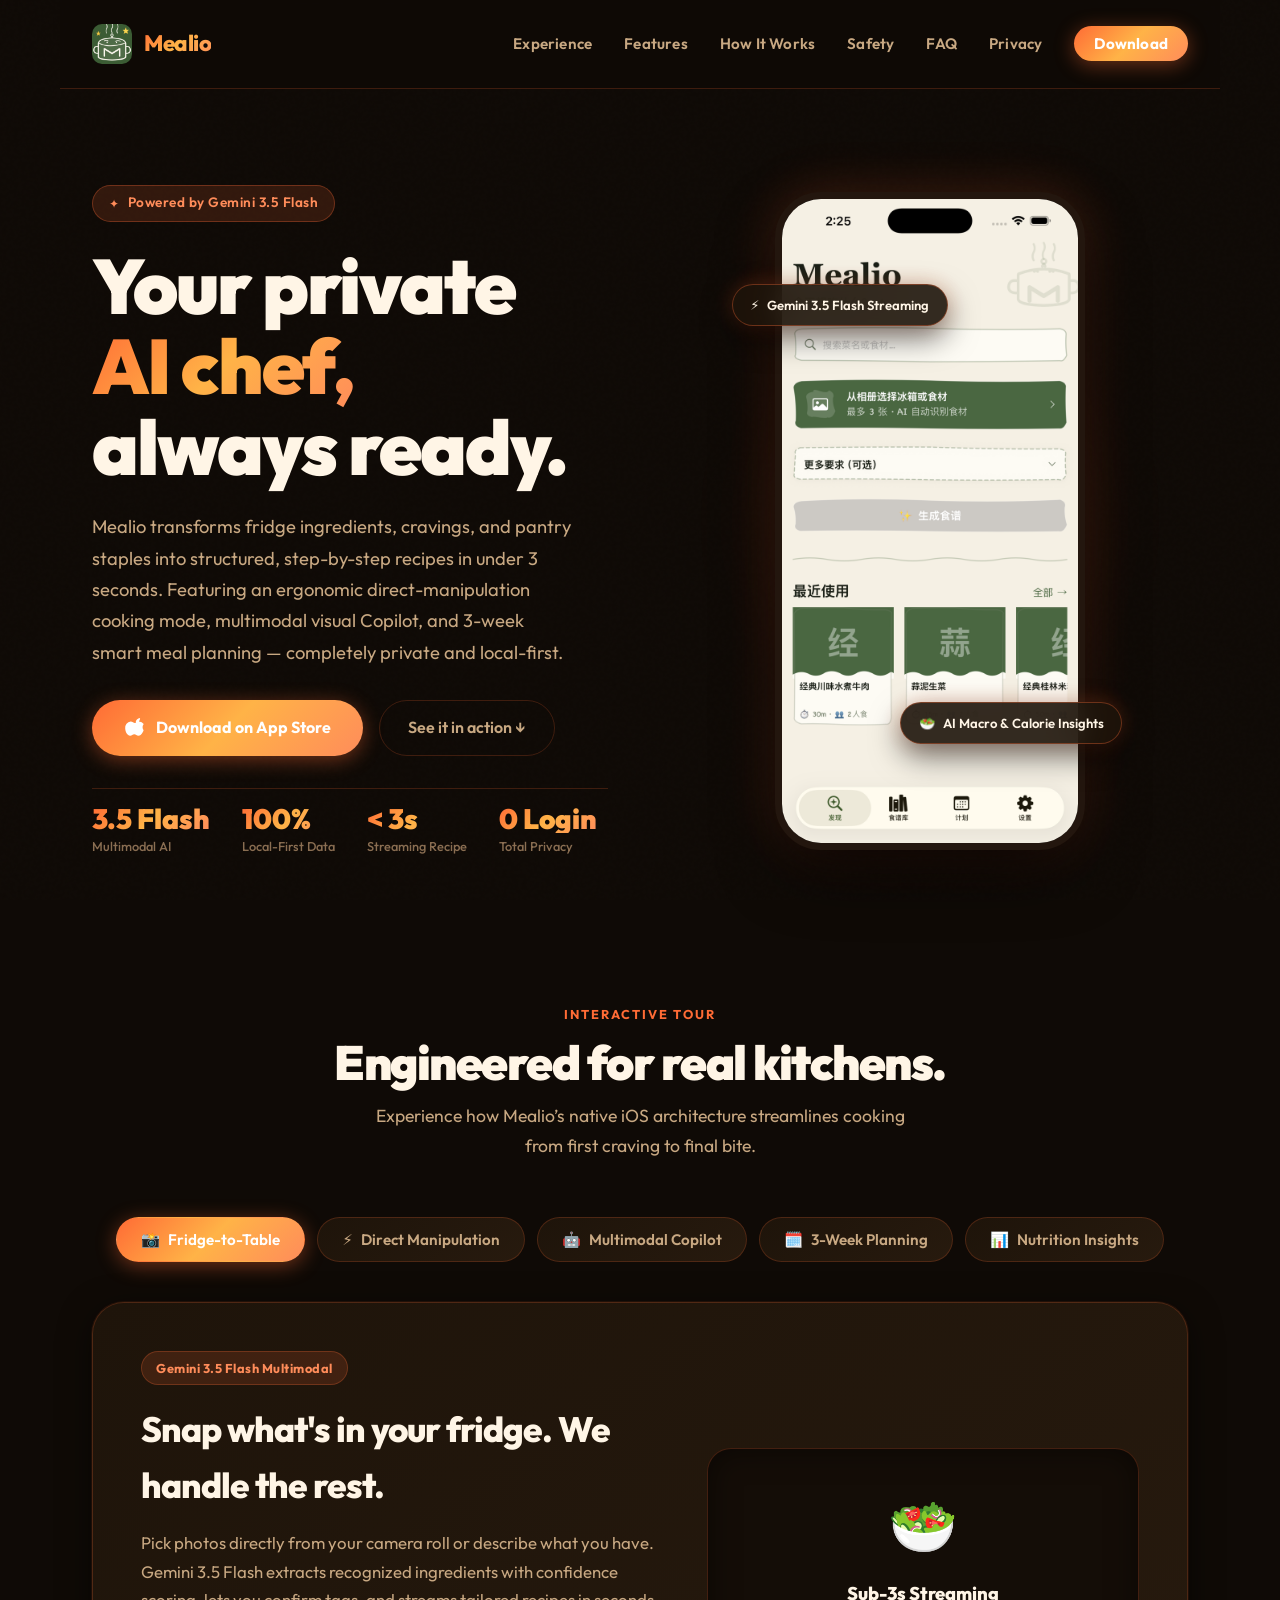
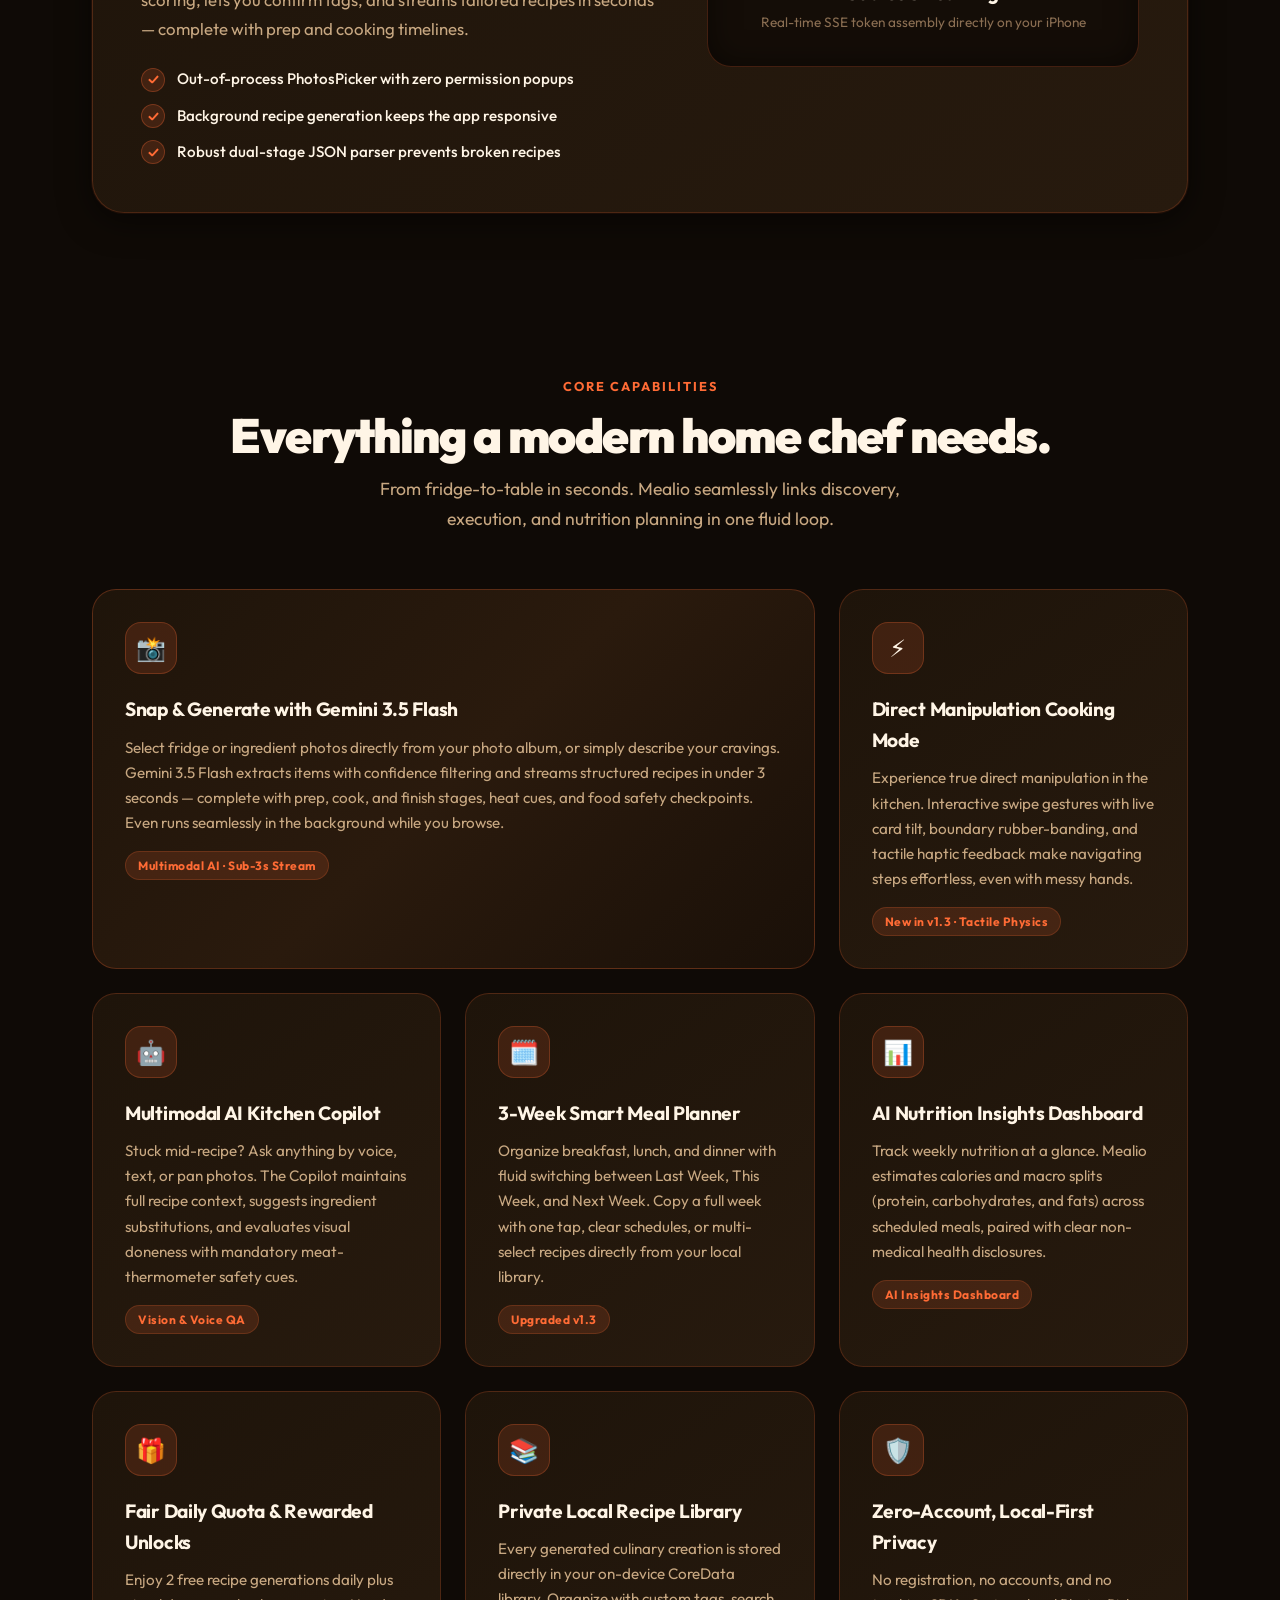
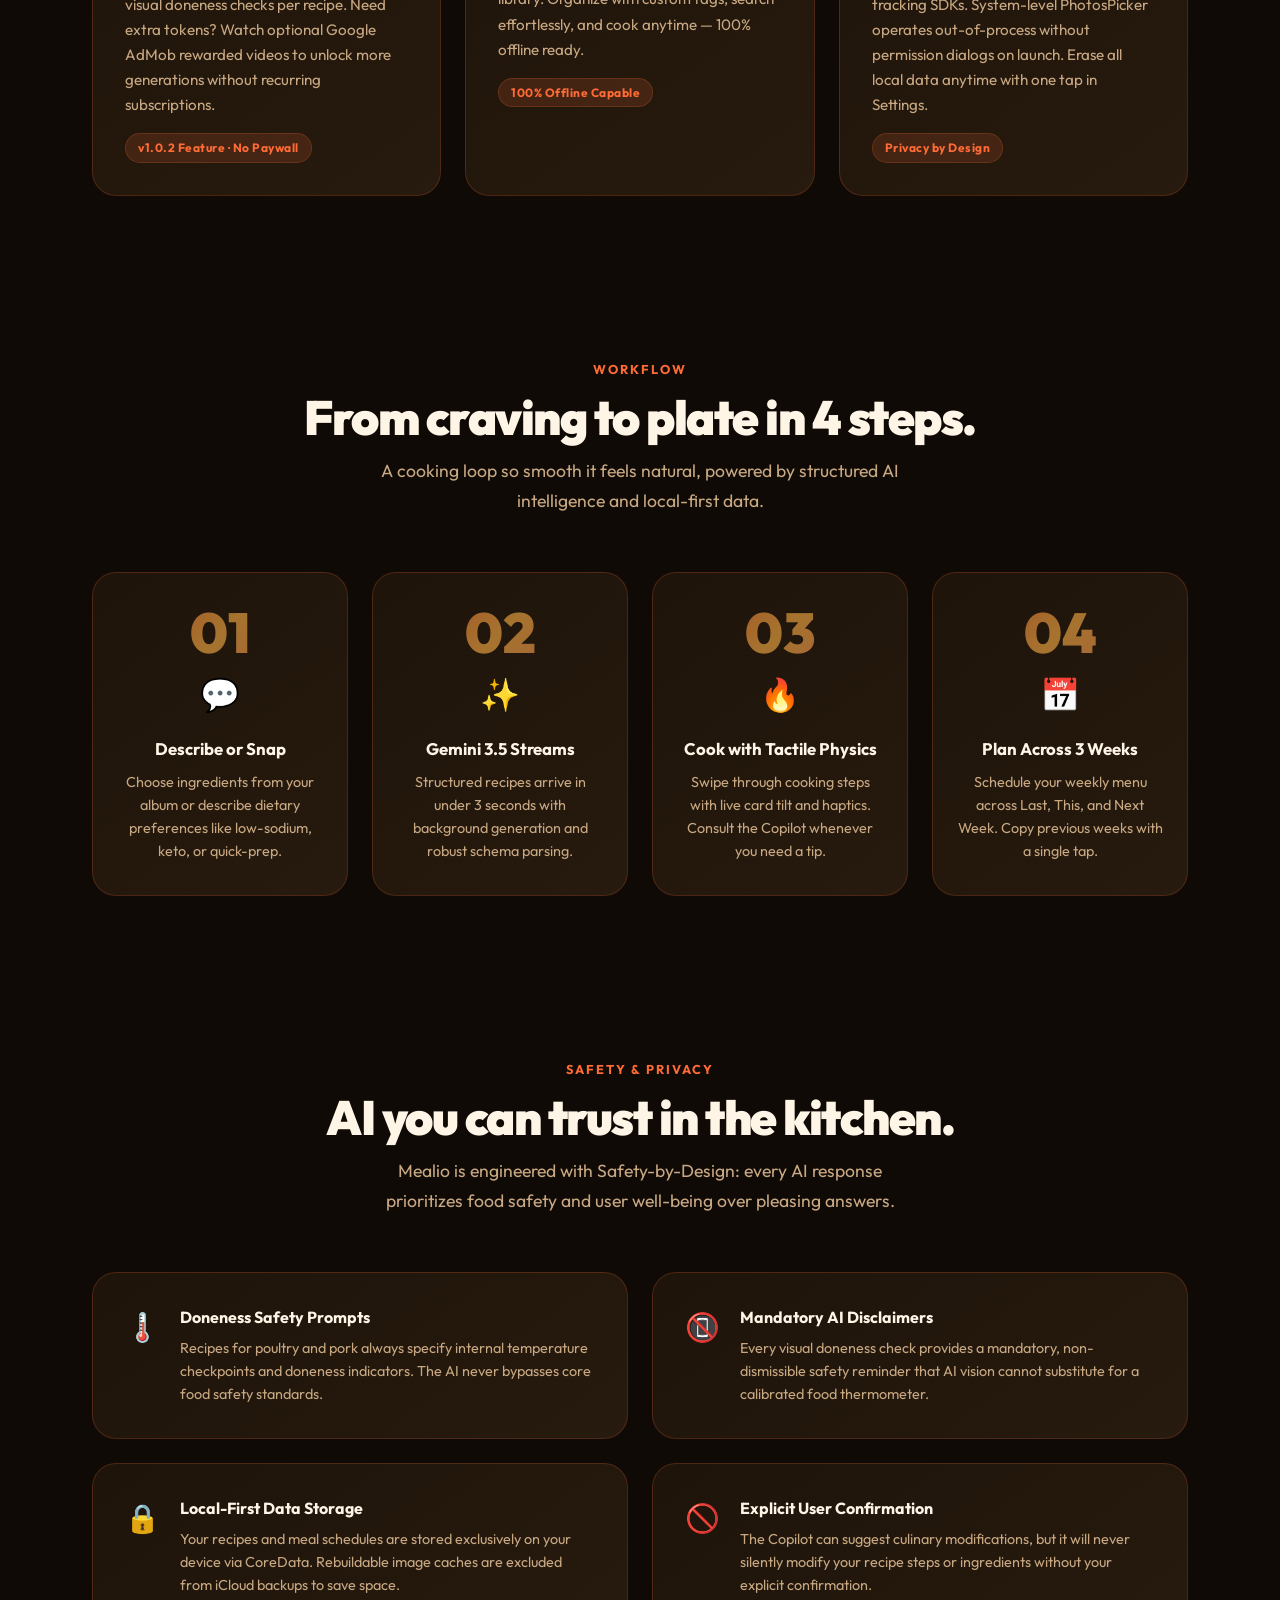
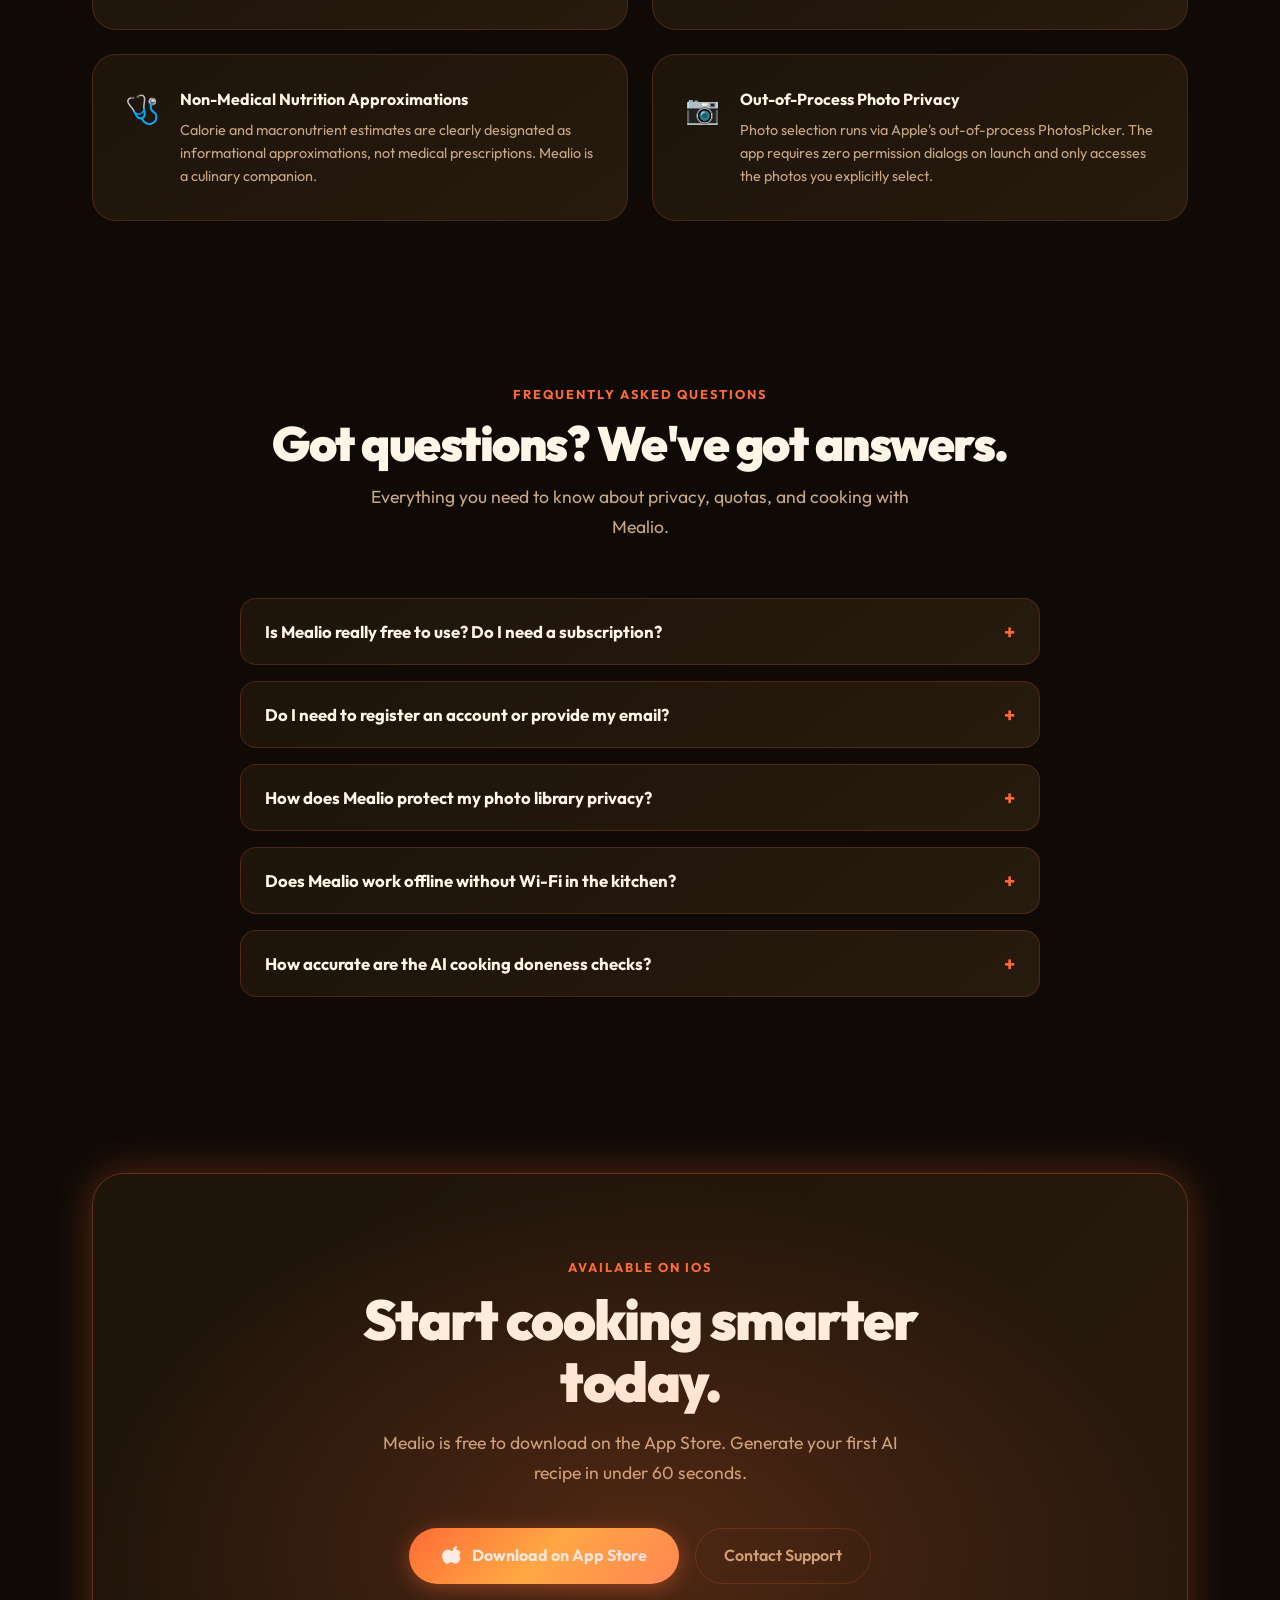
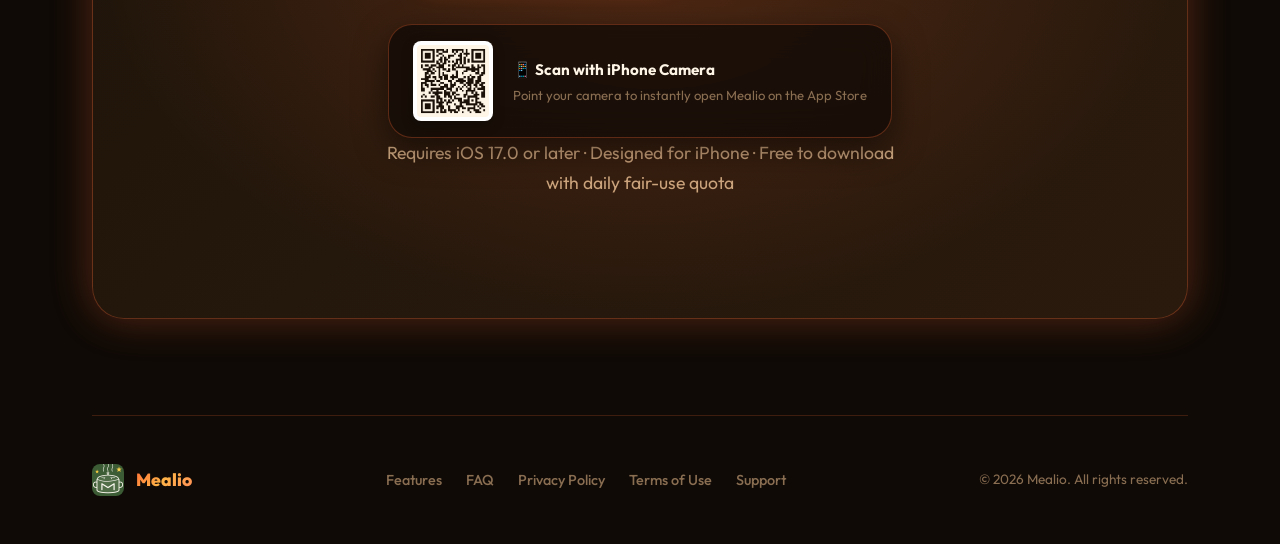
==== commit 01315ea5: "Synchronize Mealio website with iOS v1.0.2 / MVP v1.3 and implement iOS landing page best practices" ====
--- a/index.html
+++ b/index.html
@@ -3,270 +3,632 @@
 <head>
     <meta charset="UTF-8">
     <meta name="viewport" content="width=device-width, initial-scale=1.0">
-    <title>DishPilot — AI Cooking Assistant for iOS</title>
-    <meta name="description" content="DishPilot is your private AI chef on iOS. Generate step-by-step recipes from photos or text, get real-time cooking guidance, and plan your weekly meals — all on-device, offline-ready.">
-    <meta property="og:title" content="DishPilot — AI Cooking Assistant">
-    <meta property="og:description" content="Your private AI chef. Generate personalized recipes, get real-time cooking guidance with Gemini AI, and plan your weekly meals on iOS.">
-    <meta property="og:image" content="assets/hero.jpg">
+    <title>Mealio — AI Smart Kitchen &amp; Cooking Companion</title>
+    <meta name="description" content="Mealio is your private AI chef on iOS. Generate personalized recipes with Gemini 3.5 Flash, cook with interactive direct-manipulation guidance, and plan your weekly meals — 100% local-first.">
+    <meta property="og:title" content="Mealio — AI Smart Kitchen &amp; Cooking Companion">
+    <meta property="og:description" content="Transform fridge ingredients into delicious meals with Gemini 3.5 Flash. Interactive cooking mode, multimodal Copilot, 3-week meal planning, and on-device privacy.">
+    <meta property="og:image" content="assets/app-preview.png">
     <meta property="og:type" content="website">
     <meta name="twitter:card" content="summary_large_image">
+
+    <!-- Apple Native Ecosystem & Web Clip Integration -->
+    <meta name="apple-itunes-app" content="app-id=6777829320">
+    <link rel="apple-touch-icon" sizes="180x180" href="assets/icon.png">
+    <meta name="apple-mobile-web-app-title" content="Mealio">
+    <meta name="apple-mobile-web-app-capable" content="yes">
+    <meta name="apple-mobile-web-app-status-bar-style" content="black-translucent">
+    <meta name="theme-color" content="#0F0A06">
+
     <link rel="icon" type="image/png" href="assets/icon.png">
     <link rel="preconnect" href="https://fonts.googleapis.com">
     <link rel="preconnect" href="https://fonts.gstatic.com" crossorigin>
     <link href="https://fonts.googleapis.com/css2?family=Outfit:wght@400;500;600;700;800;900&family=Inter:wght@400;500;600&display=swap" rel="stylesheet">
     <link rel="stylesheet" href="index.css">
+
+    <!-- Schema.org SoftwareApplication & FAQPage Structured Data -->
+    <script type="application/ld+json">
+    {
+      "@context": "https://schema.org",
+      "@graph": [
+        {
+          "@type": "SoftwareApplication",
+          "name": "Mealio",
+          "operatingSystem": "iOS 17.0 or later",
+          "applicationCategory": "FoodAndDrinkApplication",
+          "offers": {
+            "@type": "Offer",
+            "price": "0",
+            "priceCurrency": "USD"
+          },
+          "downloadUrl": "https://apps.apple.com/app/mealio/id6777829320",
+          "description": "Mealio is your private AI chef on iOS. Generate personalized recipes with Gemini 3.5 Flash, cook with interactive direct-manipulation guidance, and plan your weekly meals — 100% local-first."
+        },
+        {
+          "@type": "FAQPage",
+          "mainEntity": [
+            {
+              "@type": "Question",
+              "name": "Is Mealio free to use? Do I need a recurring subscription?",
+              "acceptedAnswer": {
+                "@type": "Answer",
+                "text": "Mealio is completely free to download. Every user receives complimentary daily recipe generations and vision checks. If you need extra generation credits on the same day, you can voluntarily watch an opt-in rewarded video — zero forced paywalls or mandatory subscriptions."
+              }
+            },
+            {
+              "@type": "Question",
+              "name": "Do I need to create an account or provide personal info?",
+              "acceptedAnswer": {
+                "@type": "Answer",
+                "text": "No! Mealio operates with a strict zero-registration, zero-login architecture. All your saved recipes, customized tags, and meal planning schedules are stored directly on your iPhone using CoreData."
+              }
+            },
+            {
+              "@type": "Question",
+              "name": "How does Mealio protect my photo library privacy?",
+              "acceptedAnswer": {
+                "@type": "Answer",
+                "text": "Mealio uses Apple's native, out-of-process PhotosPicker (iOS 16+). The app never requests full photo library access and never triggers a permission prompt on launch. Only the exact photo you deliberately pick is processed."
+              }
+            },
+            {
+              "@type": "Question",
+              "name": "Does Mealio work offline in the kitchen?",
+              "acceptedAnswer": {
+                "@type": "Answer",
+                "text": "Yes! All recipes in your personal library and all scheduled meals across the 3-week planner are saved locally on your device and can be viewed and cooked completely offline without internet."
+              }
+            },
+            {
+              "@type": "Question",
+              "name": "How does the AI Copilot help me cook safely?",
+              "acceptedAnswer": {
+                "@type": "Answer",
+                "text": "The AI Copilot provides real-time culinary Q&A, ingredient substitution tips, and visual doneness checks. Following food safety principles, it includes non-dismissible disclaimers reminding users to verify internal temperatures for poultry and pork with a meat thermometer."
+              }
+            }
+          ]
+        }
+      ]
+    }
+    </script>
 </head>
 <body>
+    <a href="#main-content" class="skip-link">Skip to main content</a>
+
     <div class="container">
 
         <!-- ============ HEADER ============ -->
         <header>
             <a href="index.html" class="logo">
-                <img src="assets/icon.png" alt="DishPilot Logo">
-                <span>DishPilot</span>
+                <img src="assets/icon.png" alt="Mealio Logo" width="40" height="40">
+                <span>Mealio</span>
             </a>
-            <nav>
+            <nav aria-label="Main Navigation">
                 <ul>
+                    <li><a href="#showcase">Experience</a></li>
                     <li><a href="#features">Features</a></li>
                     <li><a href="#how-it-works">How It Works</a></li>
                     <li><a href="#safety">Safety</a></li>
+                    <li><a href="#faq">FAQ</a></li>
                     <li><a href="privacy.html">Privacy</a></li>
-                    <li><a href="mailto:fangdev1063@gmail.com">Support</a></li>
                     <li><a href="#download" class="nav-cta">Download</a></li>
                 </ul>
             </nav>
         </header>
 
         <!-- ============ HERO ============ -->
-        <section class="hero">
-            <div class="hero-content fade-in">
-                <span class="hero-badge">Powered by Gemini AI</span>
-                <h1>Your private<br><span class="highlight">AI chef,</span><br>always ready.</h1>
-                <p class="hero-subtitle">
-                    DishPilot turns ingredients, photos, and cravings into step-by-step recipes instantly.
-                    With a multimodal Copilot that can see what you're cooking, perfect results are always one question away.
-                </p>
-                <div class="hero-btns">
-                    <a href="https://apps.apple.com/app/dishpilot/id6777829320" target="_blank" rel="noopener" class="btn-primary" id="hero-app-store-btn">
-                        <svg width="22" height="22" viewBox="0 0 22 22" fill="currentColor" xmlns="http://www.w3.org/2000/svg">
-                            <path d="M16.1 1a5.1 5.1 0 0 1-1.2 3.5A4 4 0 0 1 11.7 6a4.6 4.6 0 0 1 1.2-3.4A4.9 4.9 0 0 1 16.1 1zm3.5 12.2c-.1.2-1.6 5.5-5.3 5.5a3.2 3.2 0 0 1-2-.7 3.5 3.5 0 0 0-2-.7 3.7 3.7 0 0 0-2.1.7 3 3 0 0 1-2 .7c-3.4 0-5-4.9-5-7.4a6.3 6.3 0 0 1 5.5-6.9 4 4 0 0 1 2.3.8 3.7 3.7 0 0 0 1.9.7 3.3 3.3 0 0 0 1.8-.7 4.3 4.3 0 0 1 2.3-.7 6 6 0 0 1 4.7 2.5A5.4 5.4 0 0 0 19.6 13.2z"/>
-                        </svg>
-                        Download on App Store
-                    </a>
-                    <a href="#features" class="btn-secondary" id="hero-features-btn">Explore features →</a>
-                </div>
-                <div class="hero-stats">
-                    <div class="stat">
-                        <span class="stat-num">AI</span>
-                        <span class="stat-label">Gemini Powered</span>
-                    </div>
-                    <div class="stat">
-                        <span class="stat-num">100%</span>
-                        <span class="stat-label">Local-First Data</span>
-                    </div>
-                    <div class="stat">
-                        <span class="stat-num">3s</span>
-                        <span class="stat-label">Recipe in Seconds</span>
-                    </div>
-                </div>
-            </div>
-            <div class="hero-visual fade-in fade-in-delay-2">
-                <img class="hero-img" src="assets/hero.jpg" alt="DishPilot app showing an AI-generated recipe">
-            </div>
-        </section>
-
-        <!-- ============ FEATURES ============ -->
-        <section id="features">
-            <div class="section-header">
-                <span class="section-tag">Core Features</span>
-                <h2>Everything a great chef needs.</h2>
-                <p class="section-desc">From fridge-to-table in seconds. DishPilot covers discovery, execution, and planning in one seamless loop.</p>
-            </div>
-
-            <div class="features-grid">
-
-                <!-- Featured card -->
-                <div class="feature-card featured">
-                    <div class="feature-icon">📸</div>
-                    <h3>Snap & Generate</h3>
-                    <p>
-                        Take a photo of your fridge or pantry and let Gemini AI identify your ingredients.
-                        DishPilot then generates a full, structured recipe tailored to what you actually have —
-                        with prep, cook, and finish steps, heat cues, and safety notes baked in.
+        <main id="main-content">
+            <section class="hero">
+                <div class="hero-content fade-in">
+                    <span class="hero-badge">Powered by Gemini 3.5 Flash</span>
+                    <h1>Your private<br><span class="highlight">AI chef,</span><br>always ready.</h1>
+                    <p class="hero-subtitle">
+                        Mealio transforms fridge ingredients, cravings, and pantry staples into structured, step-by-step recipes in under 3 seconds.
+                        Featuring an ergonomic direct-manipulation cooking mode, multimodal visual Copilot, and 3-week smart meal planning — completely private and local-first.
                     </p>
-                    <span class="feature-tag">Multimodal AI</span>
-                </div>
-
-                <div class="feature-card">
-                    <div class="feature-icon">🤖</div>
-                    <h3>Copilot at Every Step</h3>
-                    <p>Stuck mid-cook? Ask the AI anything — by text, voice, or photo. The Copilot knows your current recipe and step.</p>
-                    <span class="feature-tag">Always Available</span>
-                </div>
-
-                <div class="feature-card">
-                    <div class="feature-icon">🍳</div>
-                    <h3>Doneness Detection</h3>
-                    <p>Snap a photo of your pan and the AI will assess doneness, color, and readiness — with a mandatory safety reminder.</p>
-                </div>
-
-                <div class="feature-card">
-                    <div class="feature-icon">🗓️</div>
-                    <h3>Weekly Meal Planner</h3>
-                    <p>Plan breakfast, lunch, and dinner across the week. Switch between last week, this week, and next week. Copy or reset with a tap.</p>
-                </div>
-
-                <div class="feature-card">
-                    <div class="feature-icon">📚</div>
-                    <h3>Personal Recipe Library</h3>
-                    <p>Every generated recipe is silently saved to your private, offline library. Search, filter, and re-cook any time — even without Wi-Fi.</p>
-                </div>
-
-                <div class="feature-card">
-                    <div class="feature-icon">🎯</div>
-                    <h3>Personalized Generation</h3>
-                    <p>Pre-inject dietary needs — low-fat, gluten-free, diabetic-friendly, high-protein — before every search for recipes that truly fit your life.</p>
-                </div>
-
-                <div class="feature-card">
-                    <div class="feature-icon">📊</div>
-                    <h3>Nutrition Overview</h3>
-                    <p>A visual AI nutrition snapshot estimates calories and macros for your weekly plan, with a clear non-medical disclaimer.</p>
-                    <span class="feature-tag">Coming Soon</span>
-                </div>
-
-            </div>
-        </section>
-
-        <!-- ============ HOW IT WORKS ============ -->
-        <section id="how-it-works">
-            <div class="section-header">
-                <span class="section-tag">Workflow</span>
-                <h2>From craving to plate in 4 steps.</h2>
-                <p class="section-desc">A cooking loop so smooth it feels natural, powered by structured AI and local-first data.</p>
-            </div>
-
-            <div class="steps-grid">
-                <div class="step-card">
-                    <div class="step-num">01</div>
-                    <span class="step-emoji">💬</span>
-                    <h3>Describe or Snap</h3>
-                    <p>Type a dish name with dietary needs, or photograph your available ingredients.</p>
-                </div>
-                <div class="step-card">
-                    <div class="step-num">02</div>
-                    <span class="step-emoji">✨</span>
-                    <h3>AI Generates</h3>
-                    <p>Gemini streams a structured recipe in under 3 seconds, covering prep, cook, and finish phases.</p>
-                </div>
-                <div class="step-card">
-                    <div class="step-num">03</div>
-                    <span class="step-emoji">🔥</span>
-                    <h3>Cook with Guidance</h3>
-                    <p>Follow the step-by-step guide. Ask questions or snap photos whenever you're unsure.</p>
-                </div>
-                <div class="step-card">
-                    <div class="step-num">04</div>
-                    <span class="step-emoji">📅</span>
-                    <h3>Plan & Repeat</h3>
-                    <p>Add your favourite meals to the weekly planner. Your library grows smarter with every cook.</p>
-                </div>
-            </div>
-        </section>
-
-        <!-- ============ SAFETY ============ -->
-        <section id="safety">
-            <div class="section-header">
-                <span class="section-tag">Safety & Privacy</span>
-                <h2>AI you can trust in the kitchen.</h2>
-                <p class="section-desc">DishPilot is built with Safety-by-Design: every AI response prioritises your well-being over a pleasing answer.</p>
-            </div>
-
-            <div class="safety-grid">
-                <div class="safety-card">
-                    <div class="safety-icon">🌡️</div>
-                    <div>
-                        <h3>Doneness Safety Prompts</h3>
-                        <p>Recipes for poultry and pork always include internal temperature checkpoints and doneness cues. The AI will never skip food safety steps.</p>
-                    </div>
-                </div>
-                <div class="safety-card">
-                    <div class="safety-icon">📵</div>
-                    <div>
-                        <h3>Mandatory AI Disclaimers</h3>
-                        <p>Every visual doneness assessment includes a mandatory, non-dismissible safety reminder that AI cannot replace a meat thermometer.</p>
-                    </div>
-                </div>
-                <div class="safety-card">
-                    <div class="safety-icon">🔒</div>
-                    <div>
-                        <h3>Local-First Data</h3>
-                        <p>Your recipes and meal plans are stored exclusively on your device via CoreData. Nothing is uploaded to our servers. Photos are sent only to Gemini API, and only temporarily.</p>
-                    </div>
-                </div>
-                <div class="safety-card">
-                    <div class="safety-icon">🚫</div>
-                    <div>
-                        <h3>No AI Recipe Edits Without You</h3>
-                        <p>The Copilot can suggest changes, but it will never silently modify your recipe steps or ingredients. Every update requires your explicit confirmation.</p>
-                    </div>
-                </div>
-                <div class="safety-card">
-                    <div class="safety-icon">🩺</div>
-                    <div>
-                        <h3>Non-Medical Nutrition Data</h3>
-                        <p>Calorie and macro estimates are clearly labelled as approximations and are not medical advice. DishPilot is a cooking tool, not a health app.</p>
-                    </div>
-                </div>
-                <div class="safety-card">
-                    <div class="safety-icon">⚠️</div>
-                    <div>
-                        <h3>High-Risk Ingredient Detection</h3>
-                        <p>Prompts for raw meat, unpasteurised dairy, wild game, or other high-risk foods are intercepted and replaced with safe preparation guidance.</p>
-                    </div>
-                </div>
-            </div>
-        </section>
-
-        <!-- ============ DOWNLOAD / CTA ============ -->
-        <section id="download">
-            <div class="cta-card">
-                <span class="section-tag">Available on iOS</span>
-                <h2>Start cooking smarter<br><span class="highlight">today.</span></h2>
-                <p>DishPilot is free to download. Generate your first AI recipe in under 60 seconds.</p>
-                <div class="cta-btns">
-                    <a href="https://apps.apple.com/app/dishpilot/id6777829320" target="_blank" rel="noopener" class="btn-primary" id="cta-app-store-btn">
-                        <svg width="22" height="22" viewBox="0 0 22 22" fill="currentColor">
-                            <path d="M16.1 1a5.1 5.1 0 0 1-1.2 3.5A4 4 0 0 1 11.7 6a4.6 4.6 0 0 1 1.2-3.4A4.9 4.9 0 0 1 16.1 1zm3.5 12.2c-.1.2-1.6 5.5-5.3 5.5a3.2 3.2 0 0 1-2-.7 3.5 3.5 0 0 0-2-.7 3.7 3.7 0 0 0-2.1.7 3 3 0 0 1-2 .7c-3.4 0-5-4.9-5-7.4a6.3 6.3 0 0 1 5.5-6.9 4 4 0 0 1 2.3.8 3.7 3.7 0 0 0 1.9.7 3.3 3.3 0 0 0 1.8-.7 4.3 4.3 0 0 1 2.3-.7 6 6 0 0 1 4.7 2.5A5.4 5.4 0 0 0 19.6 13.2z"/>
-                        </svg>
-                        Download on App Store
-                    </a>
-                    <a href="mailto:fangdev1063@gmail.com" class="btn-secondary" id="cta-contact-btn">Contact Support</a>
-                </div>
-                <p class="cta-note">Requires iOS 17.0 or later · iPhone only · Free to download</p>
-            </div>
-        </section>
+                    <div class="hero-btns">
+                        <a href="https://apps.apple.com/app/mealio/id6777829320" target="_blank" rel="noopener" class="btn-primary" id="hero-app-store-btn">
+                            <svg width="22" height="22" viewBox="0 0 22 22" fill="currentColor" aria-hidden="true">
+                                <path d="M16.1 1a5.1 5.1 0 0 1-1.2 3.5A4 4 0 0 1 11.7 6a4.6 4.6 0 0 1 1.2-3.4A4.9 4.9 0 0 1 16.1 1zm3.5 12.2c-.1.2-1.6 5.5-5.3 5.5a3.2 3.2 0 0 1-2-.7 3.5 3.5 0 0 0-2-.7 3.7 3.7 0 0 0-2.1.7 3 3 0 0 1-2 .7c-3.4 0-5-4.9-5-7.4a6.3 6.3 0 0 1 5.5-6.9 4 4 0 0 1 2.3.8 3.7 3.7 0 0 0 1.9.7 3.3 3.3 0 0 0 1.8-.7 4.3 4.3 0 0 1 2.3-.7 6 6 0 0 1 4.7 2.5A5.4 5.4 0 0 0 19.6 13.2z"/>
+                            </svg>
+                            Download on App Store
+                        </a>
+                        <a href="#showcase" class="btn-secondary" id="hero-features-btn">See it in action ↓</a>
+                    </div>
+                    <div class="hero-stats">
+                        <div class="stat">
+                            <span class="stat-num">3.5 Flash</span>
+                            <span class="stat-label">Multimodal AI</span>
+                        </div>
+                        <div class="stat">
+                            <span class="stat-num">100%</span>
+                            <span class="stat-label">Local-First Data</span>
+                        </div>
+                        <div class="stat">
+                            <span class="stat-num">&lt; 3s</span>
+                            <span class="stat-label">Streaming Recipe</span>
+                        </div>
+                        <div class="stat">
+                            <span class="stat-num">0 Login</span>
+                            <span class="stat-label">Total Privacy</span>
+                        </div>
+                    </div>
+                </div>
+                <div class="hero-visual fade-in fade-in-delay-2">
+                    <div class="mockup-wrapper">
+                        <div class="floating-pill pill-top-left">
+                            <span>⚡</span> Gemini 3.5 Flash Streaming
+                        </div>
+                        <div class="phone-mockup">
+                            <img src="assets/app-preview.png" alt="Mealio iOS Discovery Screen Preview" width="800" height="1738" decoding="async">
+                        </div>
+                        <div class="floating-pill pill-bottom-right">
+                            <span>🥗</span> AI Macro &amp; Calorie Insights
+                        </div>
+                    </div>
+                </div>
+            </section>
+
+            <!-- ============ INTERACTIVE SHOWCASE ============ -->
+            <section id="showcase" class="showcase-section">
+                <div class="section-header">
+                    <span class="section-tag">Interactive Tour</span>
+                    <h2>Engineered for real kitchens.</h2>
+                    <p class="section-desc">Experience how Mealio’s native iOS architecture streamlines cooking from first craving to final bite.</p>
+                </div>
+
+                <div class="showcase-nav" role="tablist">
+                    <button class="showcase-tab active" role="tab" aria-selected="true" aria-controls="panel-discovery" id="tab-discovery">
+                        <span>📸</span> Fridge-to-Table
+                    </button>
+                    <button class="showcase-tab" role="tab" aria-selected="false" aria-controls="panel-cooking" id="tab-cooking">
+                        <span>⚡</span> Direct Manipulation
+                    </button>
+                    <button class="showcase-tab" role="tab" aria-selected="false" aria-controls="panel-copilot" id="tab-copilot">
+                        <span>🤖</span> Multimodal Copilot
+                    </button>
+                    <button class="showcase-tab" role="tab" aria-selected="false" aria-controls="panel-planner" id="tab-planner">
+                        <span>🗓️</span> 3-Week Planning
+                    </button>
+                    <button class="showcase-tab" role="tab" aria-selected="false" aria-controls="panel-nutrition" id="tab-nutrition">
+                        <span>📊</span> Nutrition Insights
+                    </button>
+                </div>
+
+                <div class="showcase-content-wrapper">
+                    <!-- Panel 1: Discovery -->
+                    <div class="showcase-panel active" id="panel-discovery" role="tabpanel" aria-labelledby="tab-discovery">
+                        <div>
+                            <span class="showcase-badge-pill">Gemini 3.5 Flash Multimodal</span>
+                            <h3>Snap what's in your fridge. We handle the rest.</h3>
+                            <p>
+                                Pick photos directly from your camera roll or describe what you have. Gemini 3.5 Flash extracts recognized ingredients with confidence scoring, lets you confirm tags, and streams tailored recipes in seconds — complete with prep and cooking timelines.
+                            </p>
+                            <ul class="showcase-highlights">
+                                <li><span class="check">✓</span> Out-of-process PhotosPicker with zero permission popups</li>
+                                <li><span class="check">✓</span> Background recipe generation keeps the app responsive</li>
+                                <li><span class="check">✓</span> Robust dual-stage JSON parser prevents broken recipes</li>
+                            </ul>
+                        </div>
+                        <div class="showcase-visual">
+                            <div style="font-size: 3.5rem; margin-bottom: 0.5rem;">🥗</div>
+                            <div style="font-weight: 800; font-size: 1.15rem; margin-bottom: 0.25rem;">Sub-3s Streaming</div>
+                            <div style="font-size: 0.85rem; color: var(--text-muted);">Real-time SSE token assembly directly on your iPhone</div>
+                        </div>
+                    </div>
+
+                    <!-- Panel 2: Cooking Mode -->
+                    <div class="showcase-panel" id="panel-cooking" role="tabpanel" aria-labelledby="tab-cooking">
+                        <div>
+                            <span class="showcase-badge-pill">New in v1.3 HIG Physics</span>
+                            <h3>Tactile gestures engineered for messy hands.</h3>
+                            <p>
+                                Step through recipes effortlessly while holding spatulas or cooking with wet hands. Cards respond to your finger with rotational tilt, authentic rubber-band boundary resistance, and tactile haptic clicks when advancing steps.
+                            </p>
+                            <ul class="showcase-highlights">
+                                <li><span class="check">✓</span> Dynamic tilt physics proportional to drag displacement</li>
+                                <li><span class="check">✓</span> Light tactile haptics confirm every step transition</li>
+                                <li><span class="check">✓</span> Distraction-free full-screen layout with oversized controls</li>
+                            </ul>
+                        </div>
+                        <div class="showcase-visual">
+                            <div style="font-size: 3.5rem; margin-bottom: 0.5rem;">🍳</div>
+                            <div style="font-weight: 800; font-size: 1.15rem; margin-bottom: 0.25rem;">Direct Manipulation</div>
+                            <div style="font-size: 0.85rem; color: var(--text-muted);">True physical spring recovery and boundary damping</div>
+                        </div>
+                    </div>
+
+                    <!-- Panel 3: Copilot -->
+                    <div class="showcase-panel" id="panel-copilot" role="tabpanel" aria-labelledby="tab-copilot">
+                        <div>
+                            <span class="showcase-badge-pill">Real-time Vision &amp; Voice</span>
+                            <h3>A digital sous-chef who can see your pan.</h3>
+                            <p>
+                                Questioning doneness? Snap a photo of your skillet and the Copilot evaluates sear, color, and texture. Ask about heat adjustments or substitutions by voice — all while keeping your hands free.
+                            </p>
+                            <ul class="showcase-highlights">
+                                <li><span class="check">✓</span> Recipe-aware context for precise step troubleshooting</li>
+                                <li><span class="check">✓</span> Mandatory food safety temperature warnings on meat doneness</li>
+                                <li><span class="check">✓</span> On-device Apple Speech Recognition for zero audio retention</li>
+                            </ul>
+                        </div>
+                        <div class="showcase-visual">
+                            <div style="font-size: 3.5rem; margin-bottom: 0.5rem;">🤖</div>
+                            <div style="font-weight: 800; font-size: 1.15rem; margin-bottom: 0.25rem;">Contextual Assistant</div>
+                            <div style="font-size: 0.85rem; color: var(--text-muted);">Understands current pan state and heat levels</div>
+                        </div>
+                    </div>
+
+                    <!-- Panel 4: Planner -->
+                    <div class="showcase-panel" id="panel-planner" role="tabpanel" aria-labelledby="tab-planner">
+                        <div>
+                            <span class="showcase-badge-pill">3-Week Tri-Window Schedule</span>
+                            <h3>Plan meals across Last, This, and Next Week.</h3>
+                            <p>
+                                Never stare blankly into your fridge again. Map out breakfast, lunch, and dinner with fluid 3-week navigation. Copy recurring favorites from last week with a single tap, or batch-import from your local recipe library.
+                            </p>
+                            <ul class="showcase-highlights">
+                                <li><span class="check">✓</span> 1-tap "Copy from Last Week" saves time every Sunday</li>
+                                <li><span class="check">✓</span> Multi-select import directly from your offline library</li>
+                                <li><span class="check">✓</span> Automatic rolling cleanup for entries older than 14 days</li>
+                            </ul>
+                        </div>
+                        <div class="showcase-visual">
+                            <div style="font-size: 3.5rem; margin-bottom: 0.5rem;">📅</div>
+                            <div style="font-weight: 800; font-size: 1.15rem; margin-bottom: 0.25rem;">Tri-Week Calendar</div>
+                            <div style="font-size: 0.85rem; color: var(--text-muted);">Organized slots for Breakfast, Lunch, and Dinner</div>
+                        </div>
+                    </div>
+
+                    <!-- Panel 5: Nutrition -->
+                    <div class="showcase-panel" id="panel-nutrition" role="tabpanel" aria-labelledby="tab-nutrition">
+                        <div>
+                            <span class="showcase-badge-pill">Responsible AI Nutrition</span>
+                            <h3>Visual macro estimates with safety-first transparency.</h3>
+                            <p>
+                                Review estimated weekly calories, protein, carbohydrate, and fat splits across your planned meals. Clear, non-medical disclosures ensure you make informed lifestyle choices responsibly.
+                            </p>
+                            <ul class="showcase-highlights">
+                                <li><span class="check">✓</span> Automated macro breakdowns per meal slot and day</li>
+                                <li><span class="check">✓</span> Prominent non-medical dietary disclaimer banners</li>
+                                <li><span class="check">✓</span> High-contrast accessible charts exceeding WCAG AAA standards</li>
+                            </ul>
+                        </div>
+                        <div class="showcase-visual">
+                            <div style="font-size: 3.5rem; margin-bottom: 0.5rem;">📊</div>
+                            <div style="font-weight: 800; font-size: 1.15rem; margin-bottom: 0.25rem;">Macro Dashboards</div>
+                            <div style="font-size: 0.85rem; color: var(--text-muted);">Balanced calories, protein, fat &amp; carbohydrates</div>
+                        </div>
+                    </div>
+                </div>
+            </section>
+
+            <!-- ============ FEATURES GRID ============ -->
+            <section id="features">
+                <div class="section-header">
+                    <span class="section-tag">Core Capabilities</span>
+                    <h2>Everything a modern home chef needs.</h2>
+                    <p class="section-desc">From fridge-to-table in seconds. Mealio seamlessly links discovery, execution, and nutrition planning in one fluid loop.</p>
+                </div>
+
+                <div class="features-grid">
+
+                    <!-- Featured card -->
+                    <div class="feature-card featured">
+                        <div class="feature-icon">📸</div>
+                        <h3>Snap &amp; Generate with Gemini 3.5 Flash</h3>
+                        <p>
+                            Select fridge or ingredient photos directly from your photo album, or simply describe your cravings.
+                            Gemini 3.5 Flash extracts items with confidence filtering and streams structured recipes in under 3 seconds —
+                            complete with prep, cook, and finish stages, heat cues, and food safety checkpoints. Even runs seamlessly in the background while you browse.
+                        </p>
+                        <span class="feature-tag">Multimodal AI · Sub-3s Stream</span>
+                    </div>
+
+                    <div class="feature-card">
+                        <div class="feature-icon">⚡</div>
+                        <h3>Direct Manipulation Cooking Mode</h3>
+                        <p>Experience true direct manipulation in the kitchen. Interactive swipe gestures with live card tilt, boundary rubber-banding, and tactile haptic feedback make navigating steps effortless, even with messy hands.</p>
+                        <span class="feature-tag">New in v1.3 · Tactile Physics</span>
+                    </div>
+
+                    <div class="feature-card">
+                        <div class="feature-icon">🤖</div>
+                        <h3>Multimodal AI Kitchen Copilot</h3>
+                        <p>Stuck mid-recipe? Ask anything by voice, text, or pan photos. The Copilot maintains full recipe context, suggests ingredient substitutions, and evaluates visual doneness with mandatory meat-thermometer safety cues.</p>
+                        <span class="feature-tag">Vision &amp; Voice QA</span>
+                    </div>
+
+                    <div class="feature-card">
+                        <div class="feature-icon">🗓️</div>
+                        <h3>3-Week Smart Meal Planner</h3>
+                        <p>Organize breakfast, lunch, and dinner with fluid switching between Last Week, This Week, and Next Week. Copy a full week with one tap, clear schedules, or multi-select recipes directly from your local library.</p>
+                        <span class="feature-tag">Upgraded v1.3</span>
+                    </div>
+
+                    <div class="feature-card">
+                        <div class="feature-icon">📊</div>
+                        <h3>AI Nutrition Insights Dashboard</h3>
+                        <p>Track weekly nutrition at a glance. Mealio estimates calories and macro splits (protein, carbohydrates, and fats) across scheduled meals, paired with clear non-medical health disclosures.</p>
+                        <span class="feature-tag">AI Insights Dashboard</span>
+                    </div>
+
+                    <div class="feature-card">
+                        <div class="feature-icon">🎁</div>
+                        <h3>Fair Daily Quota &amp; Rewarded Unlocks</h3>
+                        <p>Enjoy 2 free recipe generations daily plus visual doneness checks per recipe. Need extra tokens? Watch optional Google AdMob rewarded videos to unlock more generations without recurring subscriptions.</p>
+                        <span class="feature-tag">v1.0.2 Feature · No Paywall</span>
+                    </div>
+
+                    <div class="feature-card">
+                        <div class="feature-icon">📚</div>
+                        <h3>Private Local Recipe Library</h3>
+                        <p>Every generated culinary creation is stored directly in your on-device CoreData library. Organize with custom tags, search effortlessly, and cook anytime — 100% offline ready.</p>
+                        <span class="feature-tag">100% Offline Capable</span>
+                    </div>
+
+                    <div class="feature-card">
+                        <div class="feature-icon">🛡️</div>
+                        <h3>Zero-Account, Local-First Privacy</h3>
+                        <p>No registration, no accounts, and no tracking SDKs. System-level PhotosPicker operates out-of-process without permission dialogs on launch. Erase all local data anytime with one tap in Settings.</p>
+                        <span class="feature-tag">Privacy by Design</span>
+                    </div>
+
+                </div>
+            </section>
+
+            <!-- ============ HOW IT WORKS ============ -->
+            <section id="how-it-works">
+                <div class="section-header">
+                    <span class="section-tag">Workflow</span>
+                    <h2>From craving to plate in 4 steps.</h2>
+                    <p class="section-desc">A cooking loop so smooth it feels natural, powered by structured AI intelligence and local-first data.</p>
+                </div>
+
+                <div class="steps-grid">
+                    <div class="step-card">
+                        <div class="step-num">01</div>
+                        <span class="step-emoji">💬</span>
+                        <h3>Describe or Snap</h3>
+                        <p>Choose ingredients from your album or describe dietary preferences like low-sodium, keto, or quick-prep.</p>
+                    </div>
+                    <div class="step-card">
+                        <div class="step-num">02</div>
+                        <span class="step-emoji">✨</span>
+                        <h3>Gemini 3.5 Streams</h3>
+                        <p>Structured recipes arrive in under 3 seconds with background generation and robust schema parsing.</p>
+                    </div>
+                    <div class="step-card">
+                        <div class="step-num">03</div>
+                        <span class="step-emoji">🔥</span>
+                        <h3>Cook with Tactile Physics</h3>
+                        <p>Swipe through cooking steps with live card tilt and haptics. Consult the Copilot whenever you need a tip.</p>
+                    </div>
+                    <div class="step-card">
+                        <div class="step-num">04</div>
+                        <span class="step-emoji">📅</span>
+                        <h3>Plan Across 3 Weeks</h3>
+                        <p>Schedule your weekly menu across Last, This, and Next Week. Copy previous weeks with a single tap.</p>
+                    </div>
+                </div>
+            </section>
+
+            <!-- ============ SAFETY & PRIVACY ============ -->
+            <section id="safety">
+                <div class="section-header">
+                    <span class="section-tag">Safety &amp; Privacy</span>
+                    <h2>AI you can trust in the kitchen.</h2>
+                    <p class="section-desc">Mealio is engineered with Safety-by-Design: every AI response prioritizes food safety and user well-being over pleasing answers.</p>
+                </div>
+
+                <div class="safety-grid">
+                    <div class="safety-card">
+                        <div class="safety-icon">🌡️</div>
+                        <div>
+                            <h3>Doneness Safety Prompts</h3>
+                            <p>Recipes for poultry and pork always specify internal temperature checkpoints and doneness indicators. The AI never bypasses core food safety standards.</p>
+                        </div>
+                    </div>
+                    <div class="safety-card">
+                        <div class="safety-icon">📵</div>
+                        <div>
+                            <h3>Mandatory AI Disclaimers</h3>
+                            <p>Every visual doneness check provides a mandatory, non-dismissible safety reminder that AI vision cannot substitute for a calibrated food thermometer.</p>
+                        </div>
+                    </div>
+                    <div class="safety-card">
+                        <div class="safety-icon">🔒</div>
+                        <div>
+                            <h3>Local-First Data Storage</h3>
+                            <p>Your recipes and meal schedules are stored exclusively on your device via CoreData. Rebuildable image caches are excluded from iCloud backups to save space.</p>
+                        </div>
+                    </div>
+                    <div class="safety-card">
+                        <div class="safety-icon">🚫</div>
+                        <div>
+                            <h3>Explicit User Confirmation</h3>
+                            <p>The Copilot can suggest culinary modifications, but it will never silently modify your recipe steps or ingredients without your explicit confirmation.</p>
+                        </div>
+                    </div>
+                    <div class="safety-card">
+                        <div class="safety-icon">🩺</div>
+                        <div>
+                            <h3>Non-Medical Nutrition Approximations</h3>
+                            <p>Calorie and macronutrient estimates are clearly designated as informational approximations, not medical prescriptions. Mealio is a culinary companion.</p>
+                        </div>
+                    </div>
+                    <div class="safety-card">
+                        <div class="safety-icon">📷</div>
+                        <div>
+                            <h3>Out-of-Process Photo Privacy</h3>
+                            <p>Photo selection runs via Apple's out-of-process PhotosPicker. The app requires zero permission dialogs on launch and only accesses the photos you explicitly select.</p>
+                        </div>
+                    </div>
+                </div>
+            </section>
+
+            <!-- ============ FAQ ACCORDION ============ -->
+            <section id="faq">
+                <div class="section-header">
+                    <span class="section-tag">Frequently Asked Questions</span>
+                    <h2>Got questions? We've got answers.</h2>
+                    <p class="section-desc">Everything you need to know about privacy, quotas, and cooking with Mealio.</p>
+                </div>
+
+                <div class="faq-list">
+                    <div class="faq-item">
+                        <button class="faq-question" aria-expanded="false">
+                            <span>Is Mealio really free to use? Do I need a subscription?</span>
+                            <span class="faq-icon" aria-hidden="true">+</span>
+                        </button>
+                        <div class="faq-answer">
+                            <p>
+                                Yes! Mealio is free to download on the Apple App Store. Every user receives a daily allowance of complimentary AI recipe generations and vision checks. If you need additional tokens on the same day, you can choose to watch an optional rewarded video — zero forced paywalls or recurring subscriptions.
+                            </p>
+                        </div>
+                    </div>
+
+                    <div class="faq-item">
+                        <button class="faq-question" aria-expanded="false">
+                            <span>Do I need to register an account or provide my email?</span>
+                            <span class="faq-icon" aria-hidden="true">+</span>
+                        </button>
+                        <div class="faq-answer">
+                            <p>
+                                No. Mealio requires zero sign-up, zero email, and zero login. You can launch the app and start generating recipes immediately. All your saved meals and calendars are stored locally on your iPhone using Apple's CoreData framework.
+                            </p>
+                        </div>
+                    </div>
+
+                    <div class="faq-item">
+                        <button class="faq-question" aria-expanded="false">
+                            <span>How does Mealio protect my photo library privacy?</span>
+                            <span class="faq-icon" aria-hidden="true">+</span>
+                        </button>
+                        <div class="faq-answer">
+                            <p>
+                                Mealio uses Apple's native, out-of-process <code>PhotosPicker</code> view service. The app never asks for permission to scan your entire photo library on launch. The application only accesses the specific image you deliberately tap and confirm for ingredient identification.
+                            </p>
+                        </div>
+                    </div>
+
+                    <div class="faq-item">
+                        <button class="faq-question" aria-expanded="false">
+                            <span>Does Mealio work offline without Wi-Fi in the kitchen?</span>
+                            <span class="faq-icon" aria-hidden="true">+</span>
+                        </button>
+                        <div class="faq-answer">
+                            <p>
+                                Yes! All previously generated recipes in your personal library and all scheduled meals in your 3-week planner are saved on-device and function 100% offline. Only generating brand-new recipes from Gemini and streaming Copilot answers require an internet connection.
+                            </p>
+                        </div>
+                    </div>
+
+                    <div class="faq-item">
+                        <button class="faq-question" aria-expanded="false">
+                            <span>How accurate are the AI cooking doneness checks?</span>
+                            <span class="faq-icon" aria-hidden="true">+</span>
+                        </button>
+                        <div class="faq-answer">
+                            <p>
+                                Gemini 3.5 Flash evaluates surface color, searing, and texture to provide culinary suggestions. However, because internal meat temperatures cannot be visually verified through cameras, Mealio enforces non-dismissible safety banners reminding cooks that meat thermometers are required for food safety on poultry and pork.
+                            </p>
+                        </div>
+                    </div>
+                </div>
+            </section>
+
+            <!-- ============ DOWNLOAD / CTA ============ -->
+            <section id="download">
+                <div class="cta-card">
+                    <span class="section-tag">Available on iOS</span>
+                    <h2>Start cooking smarter<br><span class="highlight">today.</span></h2>
+                    <p>Mealio is free to download on the App Store. Generate your first AI recipe in under 60 seconds.</p>
+                    <div class="cta-btns">
+                        <a href="https://apps.apple.com/app/mealio/id6777829320" target="_blank" rel="noopener" class="btn-primary" id="cta-app-store-btn">
+                            <svg width="22" height="22" viewBox="0 0 22 22" fill="currentColor" aria-hidden="true">
+                                <path d="M16.1 1a5.1 5.1 0 0 1-1.2 3.5A4 4 0 0 1 11.7 6a4.6 4.6 0 0 1 1.2-3.4A4.9 4.9 0 0 1 16.1 1zm3.5 12.2c-.1.2-1.6 5.5-5.3 5.5a3.2 3.2 0 0 1-2-.7 3.5 3.5 0 0 0-2-.7 3.7 3.7 0 0 0-2.1.7 3 3 0 0 1-2 .7c-3.4 0-5-4.9-5-7.4a6.3 6.3 0 0 1 5.5-6.9 4 4 0 0 1 2.3.8 3.7 3.7 0 0 0 1.9.7 3.3 3.3 0 0 0 1.8-.7 4.3 4.3 0 0 1 2.3-.7 6 6 0 0 1 4.7 2.5A5.4 5.4 0 0 0 19.6 13.2z"/>
+                            </svg>
+                            Download on App Store
+                        </a>
+                        <a href="mailto:fangdev1063@gmail.com" class="btn-secondary" id="cta-contact-btn">Contact Support</a>
+                    </div>
+
+                    <!-- Desktop QR Code Download Companion -->
+                    <div class="qr-download-container" aria-label="Scan QR Code to install Mealio on iPhone">
+                        <img src="assets/appstore-qr.png" alt="Scan QR code with your iPhone camera to download Mealio" width="80" height="80" loading="lazy">
+                        <div class="qr-download-text">
+                            <span class="qr-download-title">📱 Scan with iPhone Camera</span>
+                            <span class="qr-download-desc">Point your camera to instantly open Mealio on the App Store</span>
+                        </div>
+                    </div>
+
+                    <p class="cta-note">Requires iOS 17.0 or later · Designed for iPhone · Free to download with daily fair-use quota</p>
+                </div>
+            </section>
+        </main>
 
         <!-- ============ FOOTER ============ -->
         <footer>
             <div class="footer-inner">
                 <a href="index.html" class="footer-logo">
-                    <img src="assets/icon.png" alt="DishPilot">
-                    <span>DishPilot</span>
+                    <img src="assets/icon.png" alt="Mealio" width="32" height="32">
+                    <span>Mealio</span>
                 </a>
                 <ul class="footer-links">
                     <li><a href="#features">Features</a></li>
+                    <li><a href="#faq">FAQ</a></li>
                     <li><a href="privacy.html">Privacy Policy</a></li>
                     <li><a href="terms.html">Terms of Use</a></li>
                     <li><a href="mailto:fangdev1063@gmail.com">Support</a></li>
                 </ul>
-                <p class="footer-copy">© 2026 DishPilot. All rights reserved.</p>
+                <p class="footer-copy">© 2026 Mealio. All rights reserved.</p>
             </div>
         </footer>
 
     </div><!-- /container -->
 
     <script>
+        // Interactive Showcase Tab Switching
+        const tabs = document.querySelectorAll('.showcase-tab');
+        const panels = document.querySelectorAll('.showcase-panel');
+
+        tabs.forEach(tab => {
+            tab.addEventListener('click', () => {
+                const targetPanelId = tab.getAttribute('aria-controls');
+                
+                tabs.forEach(t => {
+                    t.classList.remove('active');
+                    t.setAttribute('aria-selected', 'false');
+                });
+                panels.forEach(p => p.classList.remove('active'));
+
+                tab.classList.add('active');
+                tab.setAttribute('aria-selected', 'true');
+                const targetPanel = document.getElementById(targetPanelId);
+                if (targetPanel) {
+                    targetPanel.classList.add('active');
+                }
+            });
+        });
+
+        // FAQ Accordion Toggle
+        const faqItems = document.querySelectorAll('.faq-item');
+        faqItems.forEach(item => {
+            const btn = item.querySelector('.faq-question');
+            btn.addEventListener('click', () => {
+                const isOpen = item.classList.contains('open');
+                faqItems.forEach(i => {
+                    i.classList.remove('open');
+                    i.querySelector('.faq-question').setAttribute('aria-expanded', 'false');
+                });
+                if (!isOpen) {
+                    item.classList.add('open');
+                    btn.setAttribute('aria-expanded', 'true');
+                }
+            });
+        });
+
         // Animate on scroll
         const observer = new IntersectionObserver((entries) => {
             entries.forEach(entry => {
@@ -278,7 +640,7 @@
             });
         }, { threshold: 0.1 });
 
-        document.querySelectorAll('.feature-card, .step-card, .safety-card').forEach(el => {
+        document.querySelectorAll('.feature-card, .step-card, .safety-card, .showcase-content-wrapper, .faq-item').forEach(el => {
             el.style.opacity = '0';
             el.style.transform = 'translateY(20px)';
             el.style.transition = 'opacity 0.5s ease, transform 0.5s ease';
--- a/index.css
+++ b/index.css
@@ -340,6 +340,70 @@
     animation: float 6s ease-in-out infinite;
 }
 
+/* Phone Mockup Frame */
+.mockup-wrapper {
+    position: relative;
+    display: flex;
+    justify-content: center;
+    align-items: center;
+    z-index: 1;
+}
+
+.phone-mockup {
+    position: relative;
+    width: 100%;
+    max-width: 310px;
+    border-radius: 46px;
+    border: 7px solid #23160e;
+    background: #000;
+    box-shadow: 0 25px 65px -10px rgba(0, 0, 0, 0.85), 0 0 50px rgba(255, 107, 53, 0.22);
+    overflow: hidden;
+    animation: float 6s ease-in-out infinite;
+}
+
+.phone-mockup img {
+    width: 100%;
+    display: block;
+    height: auto;
+}
+
+.floating-pill {
+    position: absolute;
+    background: rgba(30, 20, 10, 0.9);
+    backdrop-filter: blur(16px);
+    -webkit-backdrop-filter: blur(16px);
+    border: 1px solid rgba(255, 107, 53, 0.35);
+    padding: 0.6rem 1.1rem;
+    border-radius: var(--radius-pill);
+    color: var(--text-primary);
+    font-size: 0.82rem;
+    font-weight: 600;
+    display: inline-flex;
+    align-items: center;
+    gap: 0.5rem;
+    box-shadow: 0 12px 30px rgba(0, 0, 0, 0.55), 0 0 20px rgba(255, 107, 53, 0.25);
+    z-index: 3;
+    white-space: nowrap;
+    animation: floatPill 6s ease-in-out infinite;
+}
+
+.floating-pill.pill-top-left {
+    top: 14%;
+    left: -14%;
+    animation-delay: 0.4s;
+}
+
+.floating-pill.pill-bottom-right {
+    bottom: 16%;
+    right: -12%;
+    animation-delay: 1.6s;
+}
+
+@keyframes floatPill {
+    0%, 100% { transform: translateY(0px); }
+    50% { transform: translateY(-8px); }
+}
+
 @keyframes float {
     0%, 100% { transform: translateY(0px) rotate(0.5deg); }
     50% { transform: translateY(-12px) rotate(-0.5deg); }
@@ -858,6 +922,22 @@
         max-width: 340px;
     }
 
+    .phone-mockup {
+        max-width: 270px;
+        border-radius: 40px;
+        border-width: 6px;
+    }
+
+    .floating-pill.pill-top-left {
+        left: -4%;
+        top: 8%;
+    }
+
+    .floating-pill.pill-bottom-right {
+        right: -4%;
+        bottom: 10%;
+    }
+
     .features-grid {
         grid-template-columns: 1fr;
     }
@@ -889,6 +969,16 @@
         padding: 3rem 0 2rem;
     }
 
+    .floating-pill {
+        display: none;
+    }
+
+    .phone-mockup {
+        max-width: 240px;
+        border-radius: 36px;
+        border-width: 5px;
+    }
+
     h1 {
         font-size: 2.5rem;
     }
@@ -932,3 +1022,304 @@
 .fade-in-delay-2 { animation-delay: 0.2s; opacity: 0; }
 .fade-in-delay-3 { animation-delay: 0.3s; opacity: 0; }
 .fade-in-delay-4 { animation-delay: 0.4s; opacity: 0; }
+
+/* ==============================
+   Accessibility & Reduced Motion
+   ============================== */
+.skip-link {
+    position: absolute;
+    top: -60px;
+    left: 1rem;
+    background: var(--gradient-hero);
+    color: #fff;
+    padding: 0.75rem 1.5rem;
+    border-radius: var(--radius-pill);
+    font-weight: 700;
+    z-index: 9999;
+    text-decoration: none;
+    transition: top 0.2s ease;
+}
+
+.skip-link:focus {
+    top: 1rem;
+}
+
+:focus-visible {
+    outline: 2px solid var(--orange);
+    outline-offset: 3px;
+}
+
+@media (prefers-reduced-motion: reduce) {
+    *, *::before, *::after {
+        animation-duration: 0.01ms !important;
+        animation-iteration-count: 1 !important;
+        transition-duration: 0.01ms !important;
+        scroll-behavior: auto !important;
+    }
+}
+
+/* ==============================
+   Interactive Feature Showcase
+   ============================== */
+.showcase-section {
+    padding: 4rem 0 5rem;
+}
+
+.showcase-nav {
+    display: flex;
+    justify-content: center;
+    gap: 0.75rem;
+    flex-wrap: wrap;
+    margin-bottom: 2.5rem;
+}
+
+.showcase-tab {
+    background: var(--gradient-card);
+    border: 1px solid var(--stroke-subtle);
+    color: var(--text-secondary);
+    padding: 0.75rem 1.5rem;
+    border-radius: var(--radius-pill);
+    font-weight: 600;
+    font-size: 0.95rem;
+    cursor: pointer;
+    transition: var(--transition);
+    display: inline-flex;
+    align-items: center;
+    gap: 0.5rem;
+    font-family: inherit;
+}
+
+.showcase-tab:hover {
+    color: var(--text-primary);
+    border-color: rgba(255, 107, 53, 0.4);
+    transform: translateY(-2px);
+}
+
+.showcase-tab.active {
+    background: var(--gradient-hero);
+    color: white;
+    border-color: transparent;
+    box-shadow: var(--shadow-btn);
+}
+
+.showcase-content-wrapper {
+    background: var(--gradient-card);
+    border: 1px solid var(--stroke-subtle);
+    border-radius: var(--radius-xl);
+    padding: 3rem;
+    position: relative;
+    overflow: hidden;
+    box-shadow: var(--shadow-card);
+}
+
+.showcase-panel {
+    display: none;
+    grid-template-columns: 1.2fr 1fr;
+    gap: 3rem;
+    align-items: center;
+    animation: fadeInUp 0.4s ease forwards;
+}
+
+.showcase-panel.active {
+    display: grid;
+}
+
+.showcase-panel h3 {
+    font-size: clamp(1.6rem, 3vw, 2.2rem);
+    font-weight: 800;
+    letter-spacing: -1px;
+    margin-bottom: 1rem;
+    color: var(--text-primary);
+}
+
+.showcase-panel p {
+    font-size: 1.05rem;
+    color: var(--text-secondary);
+    line-height: 1.7;
+    margin-bottom: 1.5rem;
+}
+
+.showcase-highlights {
+    list-style: none;
+    display: flex;
+    flex-direction: column;
+    gap: 0.75rem;
+}
+
+.showcase-highlights li {
+    display: flex;
+    align-items: center;
+    gap: 0.75rem;
+    font-size: 0.95rem;
+    color: var(--text-primary);
+    font-weight: 500;
+}
+
+.showcase-highlights li span.check {
+    width: 24px;
+    height: 24px;
+    border-radius: 50%;
+    background: var(--orange-glow);
+    border: 1px solid rgba(255, 107, 53, 0.3);
+    color: var(--orange);
+    display: flex;
+    align-items: center;
+    justify-content: center;
+    font-size: 0.8rem;
+    font-weight: 800;
+    flex-shrink: 0;
+}
+
+.showcase-visual {
+    background: #140D07;
+    border: 1px solid rgba(255, 107, 53, 0.2);
+    border-radius: var(--radius-lg);
+    padding: 2rem;
+    text-align: center;
+    box-shadow: inset 0 0 30px rgba(0,0,0,0.5);
+}
+
+.showcase-badge-pill {
+    display: inline-block;
+    background: var(--orange-glow);
+    border: 1px solid rgba(255, 107, 53, 0.25);
+    color: var(--orange-light);
+    padding: 0.35rem 0.9rem;
+    border-radius: var(--radius-pill);
+    font-size: 0.8rem;
+    font-weight: 700;
+    margin-bottom: 1rem;
+    letter-spacing: 0.5px;
+}
+
+@media (max-width: 850px) {
+    .showcase-panel {
+        grid-template-columns: 1fr;
+        gap: 2rem;
+    }
+    .showcase-content-wrapper {
+        padding: 2rem 1.5rem;
+    }
+}
+
+/* ==============================
+   FAQ Section
+   ============================== */
+#faq {
+    padding: 5rem 0;
+}
+
+.faq-list {
+    max-width: 800px;
+    margin: 0 auto;
+    display: flex;
+    flex-direction: column;
+    gap: 1rem;
+}
+
+.faq-item {
+    background: var(--gradient-card);
+    border: 1px solid var(--stroke-subtle);
+    border-radius: var(--radius-md);
+    overflow: hidden;
+    transition: var(--transition);
+}
+
+.faq-item:hover {
+    border-color: rgba(255, 107, 53, 0.3);
+}
+
+.faq-question {
+    width: 100%;
+    padding: 1.25rem 1.5rem;
+    background: transparent;
+    border: none;
+    text-align: left;
+    color: var(--text-primary);
+    font-size: 1.05rem;
+    font-weight: 700;
+    cursor: pointer;
+    display: flex;
+    justify-content: space-between;
+    align-items: center;
+    font-family: inherit;
+    gap: 1rem;
+}
+
+.faq-question .faq-icon {
+    font-size: 1.25rem;
+    color: var(--orange);
+    transition: transform 0.3s ease;
+    flex-shrink: 0;
+}
+
+.faq-item.open .faq-icon {
+    transform: rotate(45deg);
+}
+
+.faq-answer {
+    max-height: 0;
+    overflow: hidden;
+    transition: max-height 0.35s ease, padding 0.35s ease;
+    padding: 0 1.5rem;
+    color: var(--text-secondary);
+    font-size: 0.95rem;
+    line-height: 1.7;
+}
+
+.faq-item.open .faq-answer {
+    max-height: 350px;
+    padding: 0 1.5rem 1.5rem;
+}
+
+/* ==============================
+   Desktop QR Code Download Block
+   ============================== */
+.qr-download-container {
+    margin-top: 2.5rem;
+    display: inline-flex;
+    align-items: center;
+    gap: 1.25rem;
+    background: rgba(15, 10, 6, 0.75);
+    backdrop-filter: blur(16px);
+    -webkit-backdrop-filter: blur(16px);
+    border: 1px solid rgba(255, 107, 53, 0.3);
+    padding: 1rem 1.5rem;
+    border-radius: var(--radius-lg);
+    box-shadow: 0 12px 32px rgba(0, 0, 0, 0.5);
+    text-align: left;
+}
+
+.qr-download-container img {
+    width: 80px;
+    height: 80px;
+    border-radius: var(--radius-sm);
+    background: #fff;
+    padding: 4px;
+    box-shadow: 0 4px 12px rgba(0,0,0,0.3);
+    display: block;
+}
+
+.qr-download-text {
+    display: flex;
+    flex-direction: column;
+}
+
+.qr-download-title {
+    font-weight: 700;
+    font-size: 0.95rem;
+    color: var(--text-primary);
+}
+
+.qr-download-desc {
+    font-size: 0.82rem;
+    color: var(--text-muted);
+    margin-top: 0.25rem;
+    line-height: 1.4;
+}
+
+@media (max-width: 600px) {
+    .qr-download-container {
+        display: none;
+    }
+}
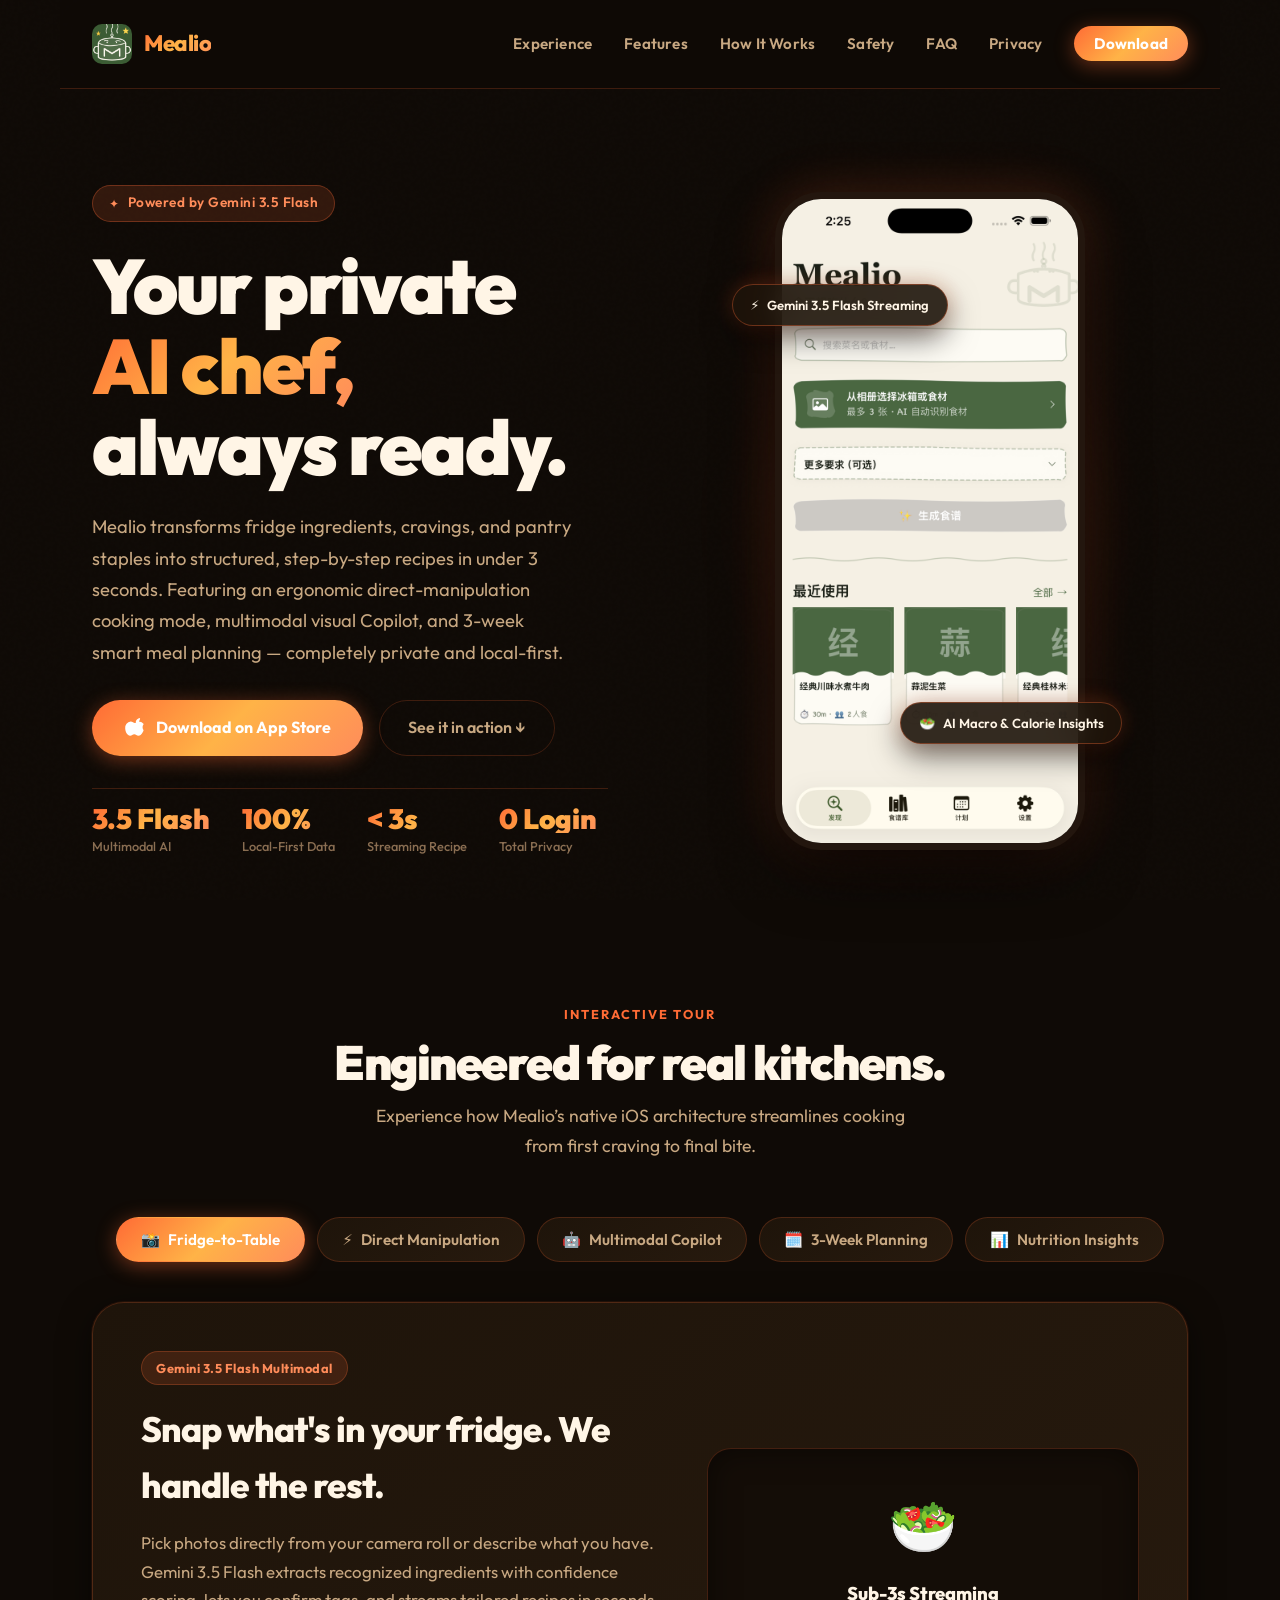
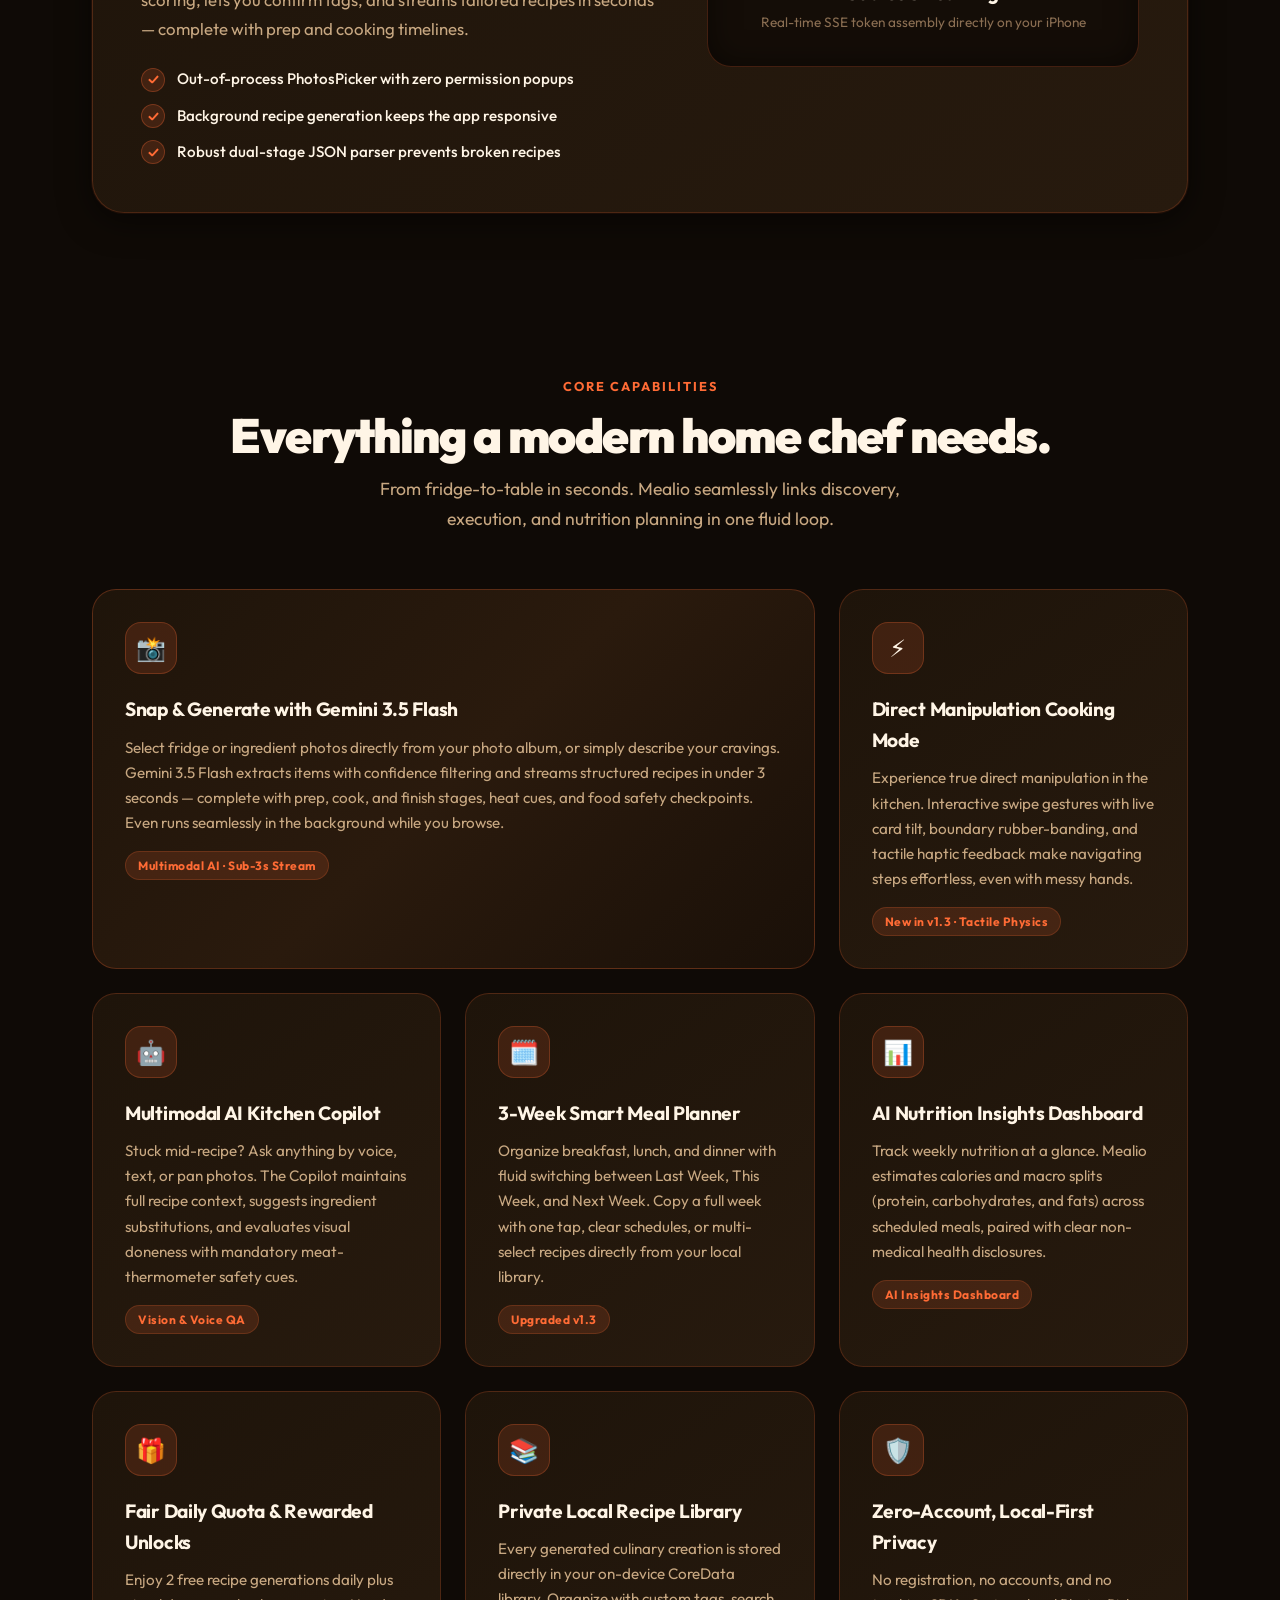
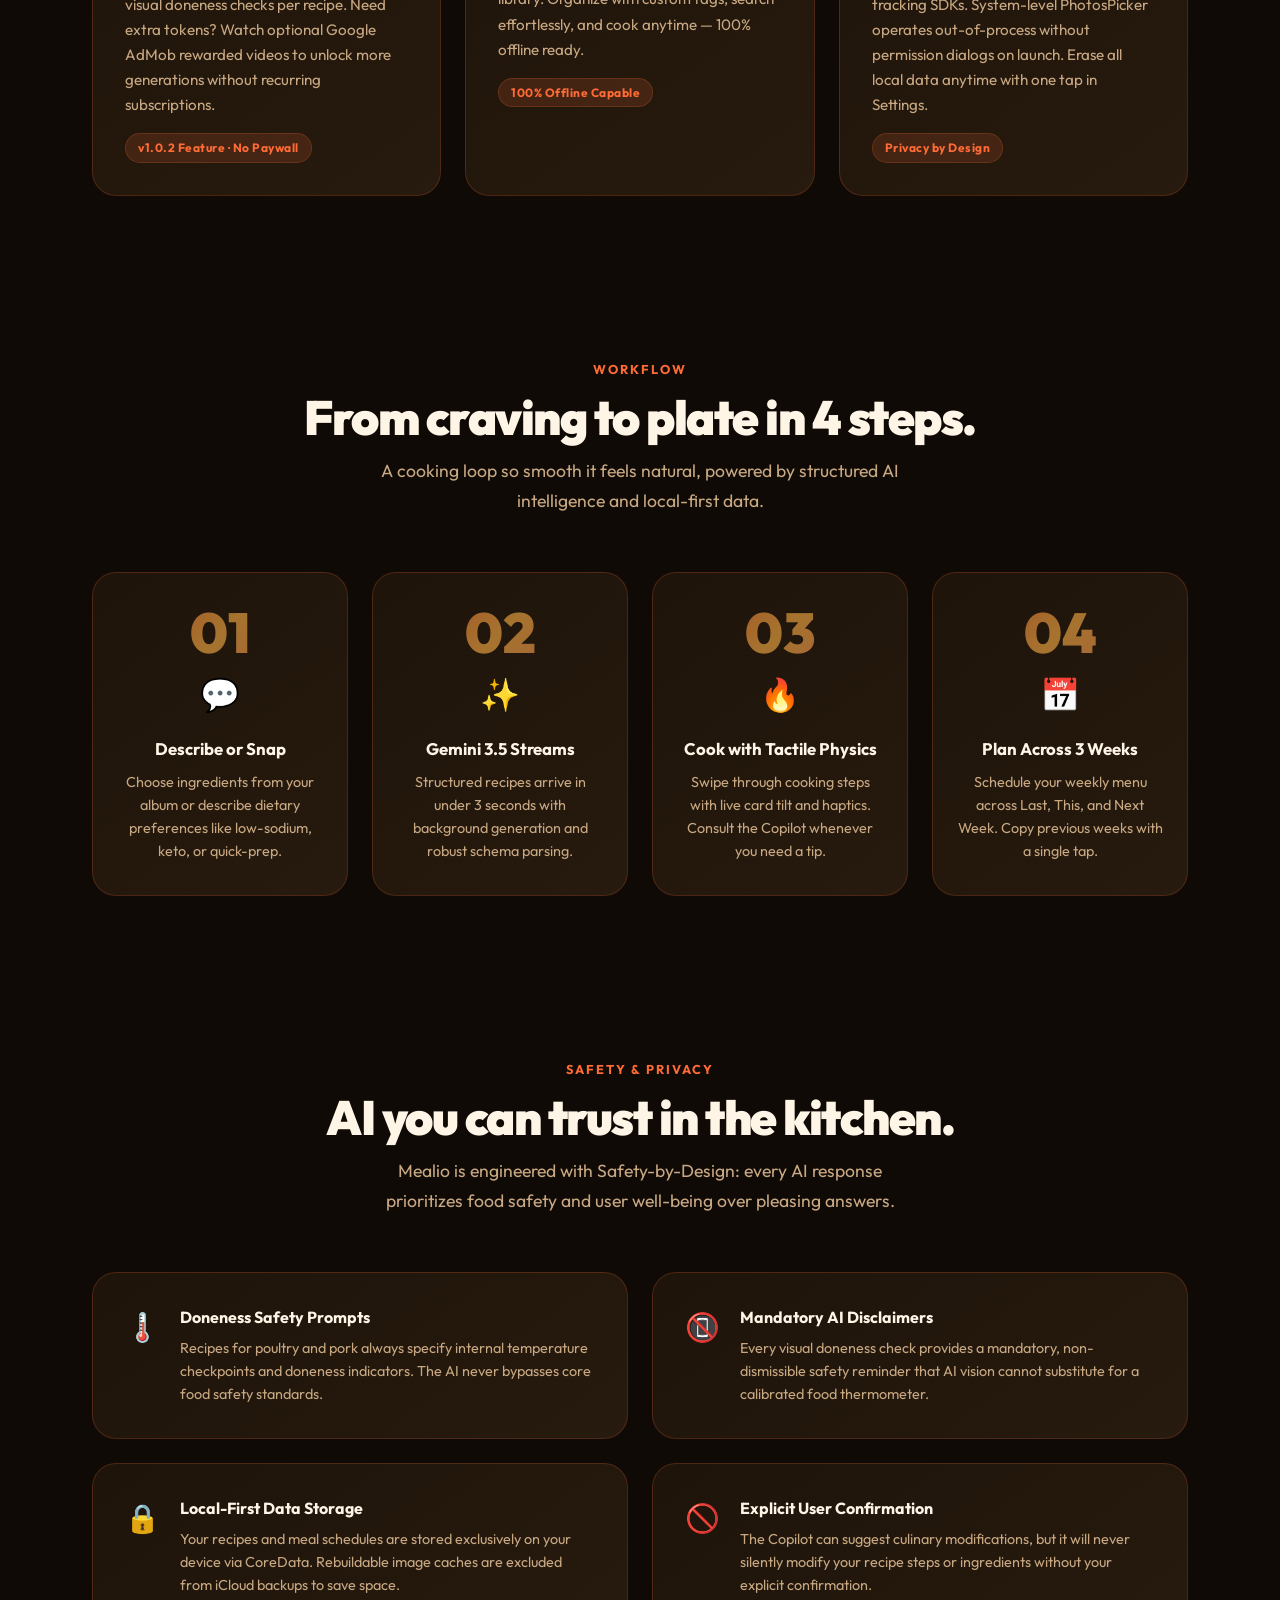
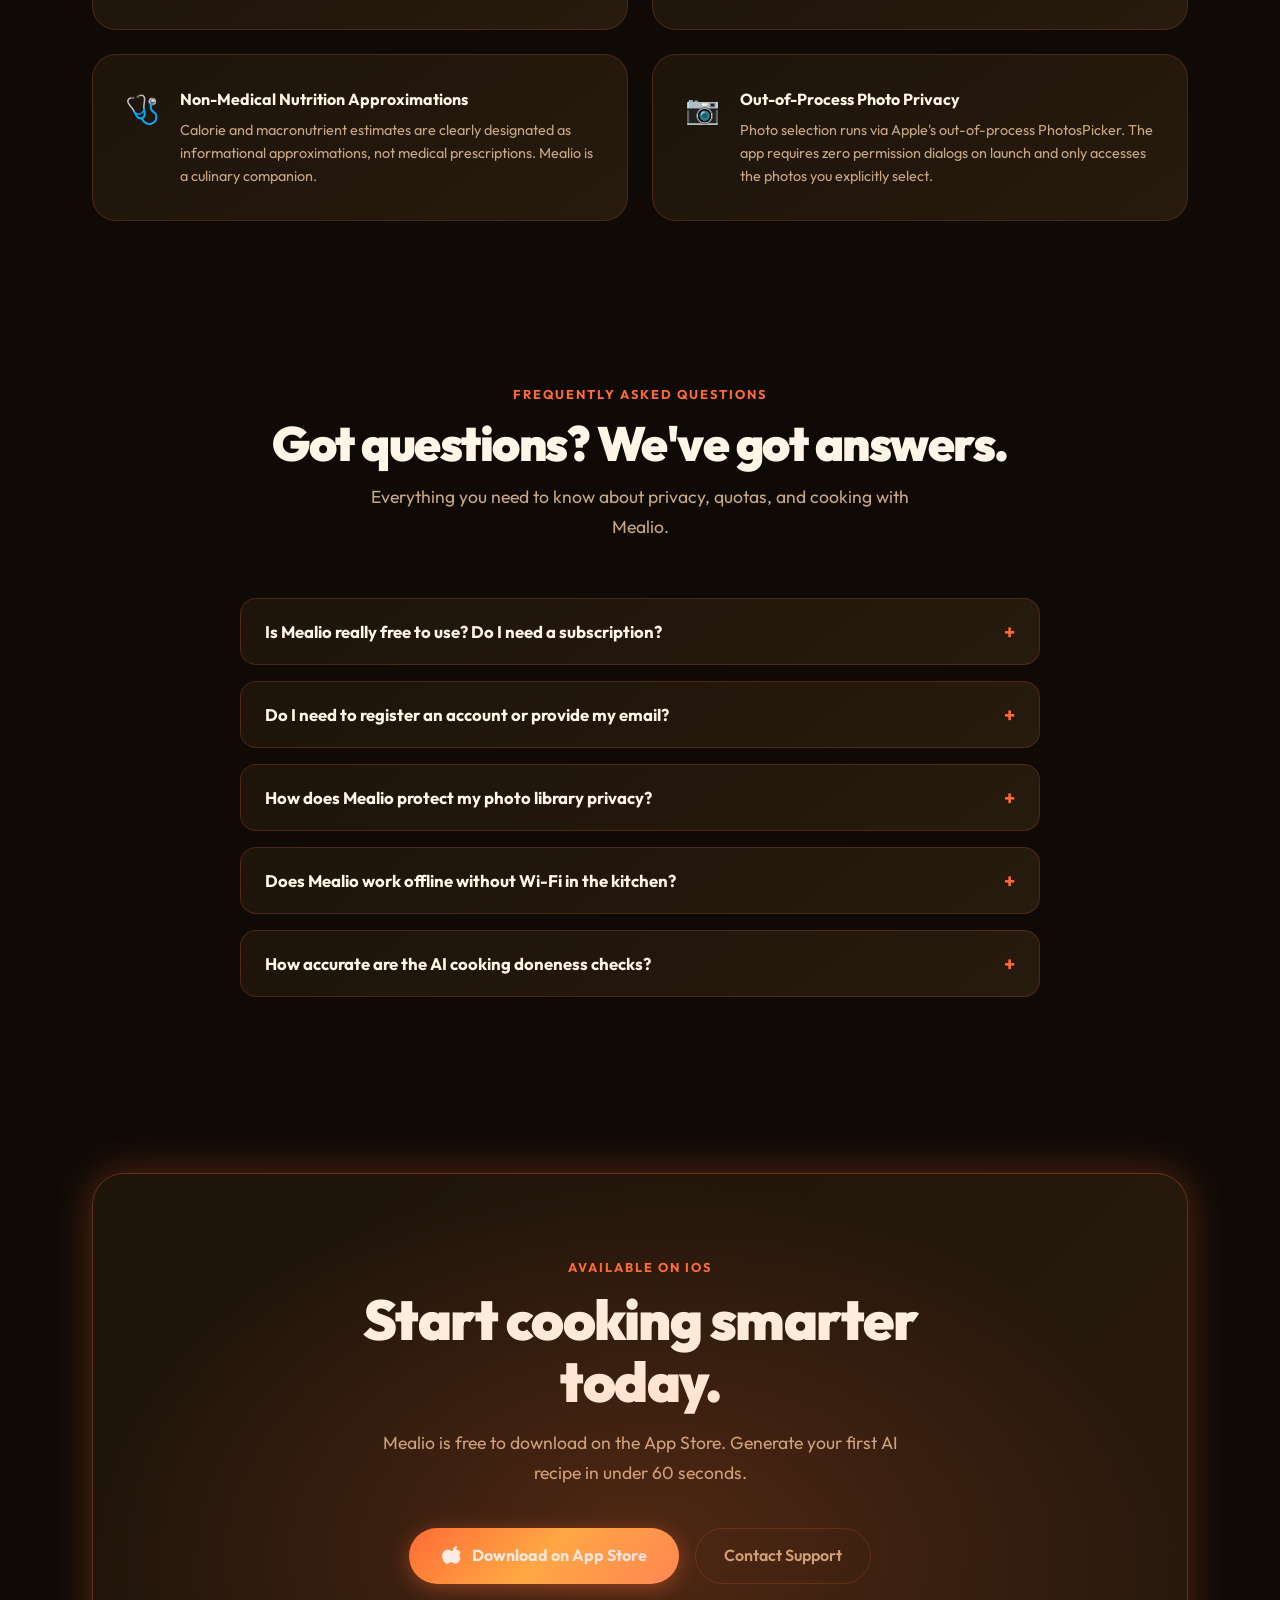
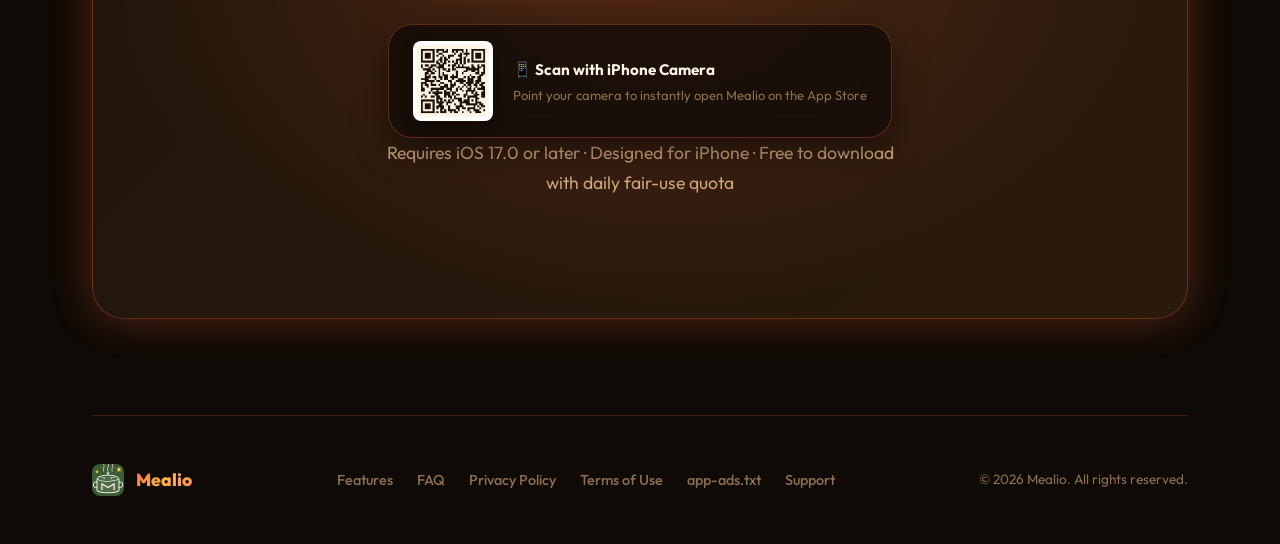
==== commit f18ff4de: "feat: add Google AdMob app-ads.txt authorized seller verification and footer links" ====
--- a/index.html
+++ b/index.html
@@ -580,6 +580,7 @@
                     <li><a href="#faq">FAQ</a></li>
                     <li><a href="privacy.html">Privacy Policy</a></li>
                     <li><a href="terms.html">Terms of Use</a></li>
+                    <li><a href="app-ads.txt">app-ads.txt</a></li>
                     <li><a href="mailto:fangdev1063@gmail.com">Support</a></li>
                 </ul>
                 <p class="footer-copy">© 2026 Mealio. All rights reserved.</p>
